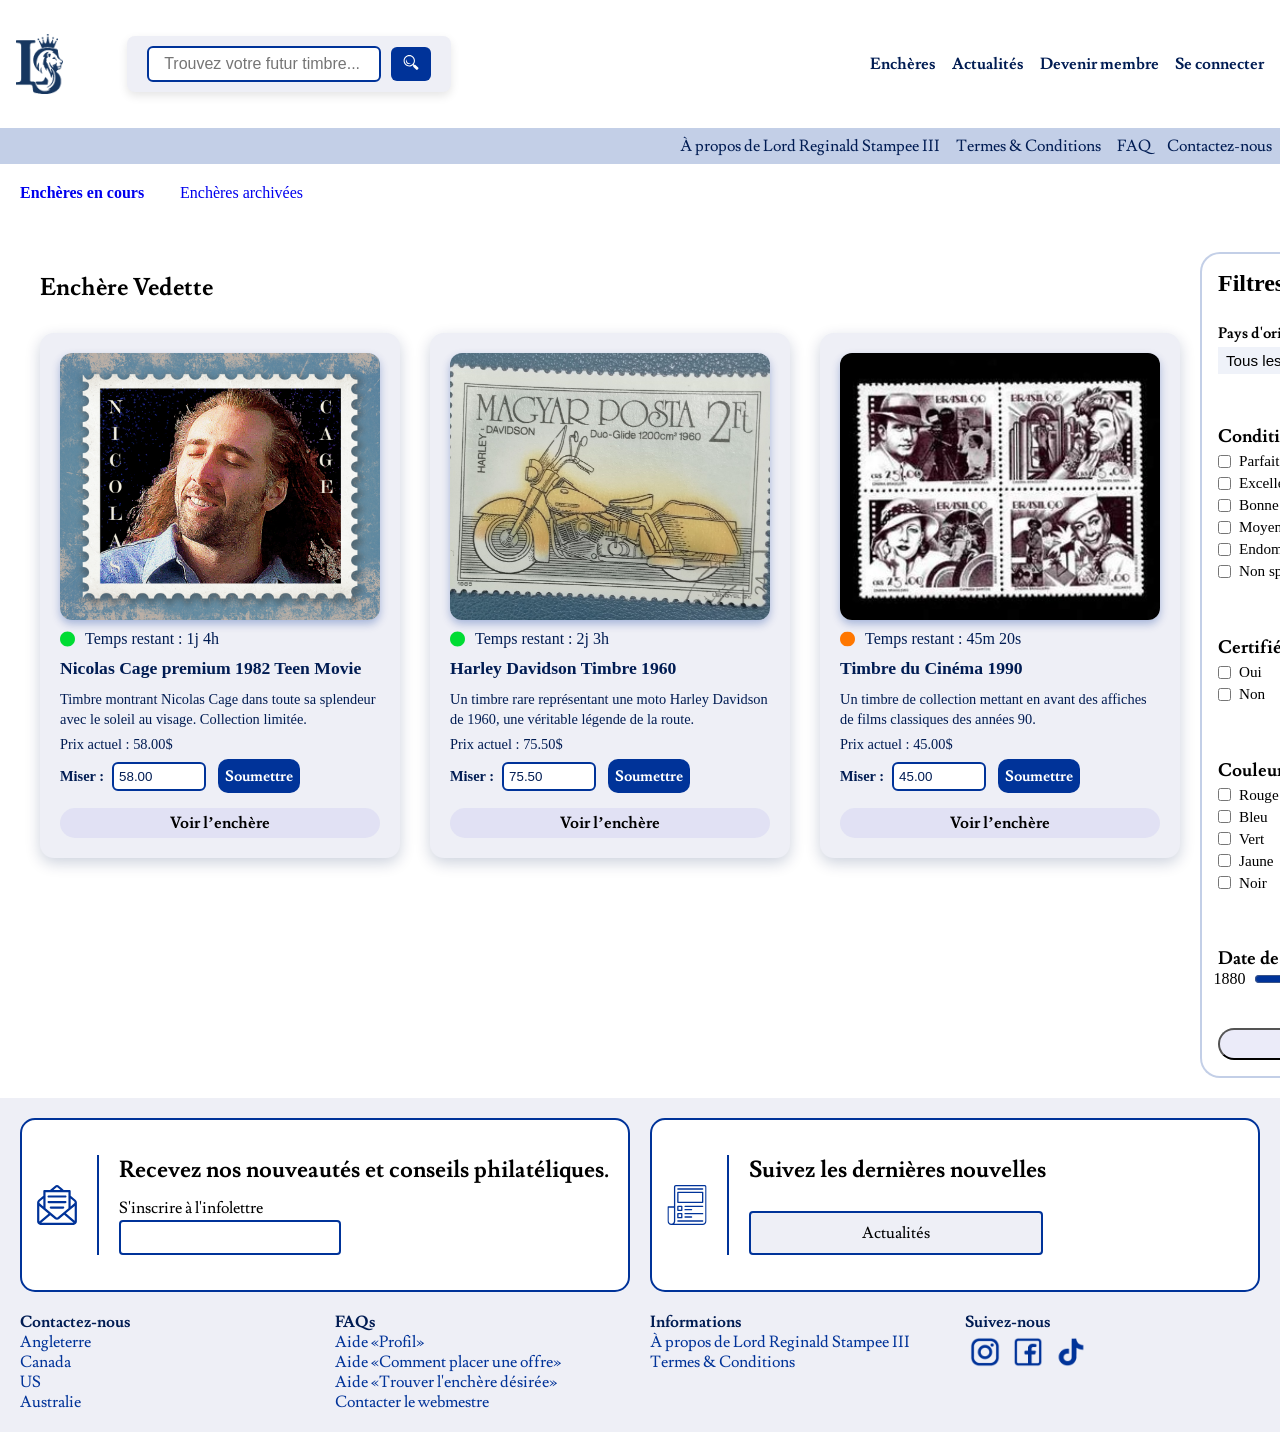
==== index.html @ 5c29fbb1 "rename catalogue to index" ====
<!DOCTYPE html>
<html lang="fr">
  <head>
    <meta charset="UTF-8" />
    <meta name="viewport" content="width=device-width, initial-scale=1.0" />
    <title>Lord Stampee</title>
    <link rel="stylesheet" href="style/main.css" />
    <script type="module" src="script/main.js"></script>
  </head>
  <body>
    <header>
      <nav class="navigation">
        <div class="navigation__top">
          <img src="images/logo-bleu.png" alt="Logo" class="navigation__logo" />

          <section class="navigation__recherche">
            <form action="recherche.html" method="get">
              <label for="recherche"></label>
              <input
                id="recherche"
                type="text"
                placeholder="Trouvez votre futur timbre..."
                name="query"
                class="navigation__recherche_input"
              />
              <button type="submit" class="navigation__recherche-bouton">
                <svg
                  xmlns="http://www.w3.org/2000/svg"
                  x="0px"
                  y="0px"
                  width="20"
                  height="15"
                  viewBox="0 0 26 26"
                  fill="white"
                >
                  <path
                    d="M 10 0.1875 C 4.578125 0.1875 0.1875 4.578125 0.1875 10 C 0.1875 15.421875 4.578125 19.8125 10 19.8125 C 12.289063 19.8125 14.394531 19.003906 16.0625 17.6875 L 16.9375 18.5625 C 16.570313 19.253906 16.699219 20.136719 17.28125 20.71875 L 21.875 25.34375 C 22.589844 26.058594 23.753906 26.058594 24.46875 25.34375 L 25.34375 24.46875 C 26.058594 23.753906 26.058594 22.589844 25.34375 21.875 L 20.71875 17.28125 C 20.132813 16.695313 19.253906 16.59375 18.5625 16.96875 L 17.6875 16.09375 C 19.011719 14.421875 19.8125 12.300781 19.8125 10 C 19.8125 4.578125 15.421875 0.1875 10 0.1875 Z M 10 2 C 14.417969 2 18 5.582031 18 10 C 18 14.417969 14.417969 18 10 18 C 5.582031 18 2 14.417969 2 10 C 2 5.582031 5.582031 2 10 2 Z M 4.9375 7.46875 C 4.421875 8.304688 4.125 9.289063 4.125 10.34375 C 4.125 13.371094 6.566406 15.8125 9.59375 15.8125 C 10.761719 15.8125 11.859375 15.433594 12.75 14.8125 C 12.511719 14.839844 12.246094 14.84375 12 14.84375 C 8.085938 14.84375 4.9375 11.695313 4.9375 7.78125 C 4.9375 7.675781 4.933594 7.574219 4.9375 7.46875 Z"
                  ></path>
                </svg>
              </button>
            </form>
          </section>

          <ul class="navigation__principal">
            <li class="navigation__element"><a href="">Enchères</a></li>
            <li class="navigation__element"><a href="">Actualités</a></li>
            <li class="navigation__element"><a href="">Devenir membre</a></li>
            <li class="navigation__element"><a href="">Se connecter</a></li>
          </ul>
        </div>

        <ul class="navigation__secondaire">
          <li class="navigation__element-secondaire">
            <a href="">À propos de Lord Reginald Stampee III</a>
          </li>
          <li class="navigation__element-secondaire">
            <a href="">Termes & Conditions</a>
          </li>
          <li class="navigation__element-secondaire"><a href="">FAQ</a></li>
          <li class="navigation__element-secondaire">
            <a href="">Contactez-nous</a>
          </li>
        </ul>
      </nav>
    </header>

    <section class="navigation-enchere">
      <nav class="navigation-enchere__bloc">
        <ul class="navigation-enchere__elements">
          <li class="navigation-enchere__element">
            <a href="#" class="lien-navigation actif">Enchères en cours</a>
          </li>
          <li class="navigation-enchere__element">
            <a href="#" class="lien-navigation">Enchères archivées</a>
          </li>
        </ul>
      </nav>
    </section>
    <div class="aside-class">
      <div class="aside-class__enchere">
        <section class="enchere-en-cours">
          <div class="bloc-enchere">
            <h2 class="bloc-enchere__titre">Enchère Vedette</h2>
            <div class="bloc-enchere__encheres">
              <article class="bloc-enchere__bloc">
                <img
                  src="images/timbres/Timbre-Nico.webp"
                  alt="Nicolas Cage Timbre 1982"
                  class="bloc-enchere__image"
                />
                <div class="bloc-enchere__temps-restant">
                  <img
                    src="images/signaleur/Signaleur-vert.svg"
                    width="15px"
                    alt="signal vert"
                  />
                  <p class="bloc-enchere__texte-temps">Temps restant : 1j 4h</p>
                </div>
                <h3 class="bloc-enchere__sous-titre">
                  Nicolas Cage premium 1982 Teen Movie
                </h3>
                <div class="bloc-enchere__textes">
                  <p class="bloc-enchere__texte">
                    Timbre montrant Nicolas Cage dans toute sa splendeur avec le
                    soleil au visage. Collection limitée.
                  </p>
                  <p class="bloc-enchere__texte">Prix actuel : 58.00$</p>
                  <div class="bloc-enchere__miser-bloc">
                    <span class="bloc-enchere__miser">
                      Miser :
                      <input
                        type="number"
                        min="58"
                        step="0.50"
                        value="58.00"
                        class="bloc-enchere__input"
                      />
                    </span>
                    <button type="button" class="bloc-enchere__submit-btn">
                      Soumettre
                    </button>
                  </div>
                </div>
                <a href="#" class="bloc-enchere__lien">Voir l’enchère</a>
              </article>

              <article class="bloc-enchere__bloc">
                <img
                  src="images/timbres/harleydavidson1960.jpg"
                  alt="Harley Davidson Timbre 1985"
                  class="bloc-enchere__image"
                />
                <div class="bloc-enchere__temps-restant">
                  <img
                    src="images/signaleur/Signaleur-vert.svg"
                    width="15px"
                    alt="signal vert"
                  />
                  <p class="bloc-enchere__texte-temps">Temps restant : 2j 3h</p>
                </div>
                <h3 class="bloc-enchere__sous-titre">
                  Harley Davidson Timbre 1960
                </h3>
                <div class="bloc-enchere__textes">
                  <p class="bloc-enchere__texte">
                    Un timbre rare représentant une moto Harley Davidson de
                    1960, une véritable légende de la route.
                  </p>
                  <p class="bloc-enchere__texte">Prix actuel : 75.50$</p>
                  <div class="bloc-enchere__miser-bloc">
                    <span class="bloc-enchere__miser">
                      Miser :
                      <input
                        type="number"
                        min="75.50"
                        step="0.50"
                        value="75.50"
                        class="bloc-enchere__input"
                      />
                    </span>
                    <button type="button" class="bloc-enchere__submit-btn">
                      Soumettre
                    </button>
                  </div>
                </div>
                <a href="#" class="bloc-enchere__lien">Voir l’enchère</a>
              </article>

              <article class="bloc-enchere__bloc">
                <img
                  src="images/timbres/timbrecinema-lot4.jpg"
                  alt="Timbre du Cinéma 1990"
                  class="bloc-enchere__image"
                />
                <div class="bloc-enchere__temps-restant">
                  <img
                    src="images/signaleur/signaleur-orange.svg"
                    width="15px"
                    alt="signal orange"
                  />
                  <p class="bloc-enchere__texte-temps">
                    Temps restant : 45m 20s
                  </p>
                </div>
                <h3 class="bloc-enchere__sous-titre">Timbre du Cinéma 1990</h3>
                <div class="bloc-enchere__textes">
                  <p class="bloc-enchere__texte">
                    Un timbre de collection mettant en avant des affiches de
                    films classiques des années 90.
                  </p>
                  <p class="bloc-enchere__texte">Prix actuel : 45.00$</p>
                  <div class="bloc-enchere__miser-bloc">
                    <span class="bloc-enchere__miser">
                      Miser :
                      <input
                        type="number"
                        min="45.00"
                        step="0.50"
                        value="45.00"
                        class="bloc-enchere__input"
                      />
                    </span>
                    <button type="button" class="bloc-enchere__submit-btn">
                      Soumettre
                    </button>
                  </div>
                </div>
                <a href="#" class="bloc-enchere__lien">Voir l’enchère</a>
              </article>
            </div>
          </div>
        </section>

        <section class="enchere-archivé">
          <div class="bloc-enchere">
            <h2 class="bloc-enchere__titre">Enchères archivées</h2>
            <div class="bloc-enchere__encheres">
              <article class="bloc-enchere__bloc">
                <img
                  src="images/timbres/timbrecinema-lot4.jpg"
                  alt="Timbre du Cinéma 1990"
                  class="bloc-enchere__image"
                />
                <div class="bloc-enchere__temps-restant">
                  <img
                    src="images/signaleur/signaleur-rouge.svg"
                    width="15px"
                    alt="signal rouge"
                  />
                  <p class="bloc-enchere__texte-temps">
                    Enchère terminé le 2 juin 2025
                  </p>
                </div>
                <h3 class="bloc-enchere__sous-titre">Timbre du Cinéma 1990</h3>
                <div class="bloc-enchere__textes">
                  <p class="bloc-enchere__texte">
                    Un timbre de collection mettant en avant des affiches de
                    films classiques des années 90.
                  </p>
                  <p class="bloc-enchere__texte">
                    Prix final de vente : 45.00$
                  </p>
                </div>
                <a href="#" class="bloc-enchere__lien">Voir l’enchère</a>
              </article>
            </div>
          </div>
        </section>
      </div>

      <section class="filtre">
        <div class="filtre__bloc">
          <h2>Filtres</h2>
          <form class="filtre__formulaire">
            <section class="filtre__section">
              <label for="pays" class="filtre__texte-gras"
                >Pays d'origine</label
              >
              <select id="pays" name="pays">
                <option value="all">Tous les pays</option>
                <option value="afrique">Afrique du Sud</option>
                <option value="allemagne">Allemagne</option>
                <option value="argentine">Argentine</option>
                <option value="belgique">Belgique</option>
                <option value="bresil">Brésil</option>
                <option value="canada">Canada</option>
                <option value="chine">Chine</option>
                <option value="espagne">Espagne</option>
                <option value="usa">États-Unis</option>
              </select>
            </section>

            <section class="filtre__section">
              <h3 class="filtre__texte-gras">Condition</h3>
              <label
                ><input type="checkbox" name="condition" value="parfaite" />
                Parfaite</label
              >
              <label
                ><input type="checkbox" name="condition" value="excellente" />
                Excellente</label
              >
              <label
                ><input type="checkbox" name="condition" value="bonne" />
                Bonne</label
              >
              <label
                ><input type="checkbox" name="condition" value="moyenne" />
                Moyenne</label
              >
              <label
                ><input type="checkbox" name="condition" value="endommage" />
                Endommagé</label
              >
              <label
                ><input type="checkbox" name="condition" value="non-specifie" />
                Non spécifié</label
              >
            </section>

            <section class="filtre__section">
              <h3 class="filtre__texte-gras">Certifié ?</h3>
              <label
                ><input type="checkbox" name="certifie" value="oui" />
                Oui</label
              >
              <label
                ><input type="checkbox" name="certifie" value="non" />
                Non</label
              >
            </section>

            <section class="filtre__section">
              <h3 class="filtre__texte-gras">Couleur(s)</h3>
              <label
                ><input type="checkbox" name="couleur" value="rouge" />
                Rouge</label
              >
              <label
                ><input type="checkbox" name="couleur" value="bleu" />
                Bleu</label
              >
              <label
                ><input type="checkbox" name="couleur" value="vert" />
                Vert</label
              >
              <label
                ><input type="checkbox" name="couleur" value="jaune" />
                Jaune</label
              >
              <label
                ><input type="checkbox" name="couleur" value="noir" />
                Noir</label
              >
            </section>

            <section class="filtre__section">
              <h3 class="filtre__texte-gras">Date de création</h3>
              <div class="filtre__bloc-annee">
                <div class="filtre__annee-creation">
                  <span>1880</span>
                  <input
                    type="range"
                    min="1880"
                    max="2025"
                    value="2015"
                    id="dateCreation"
                  />
                  <span>2025</span>
                </div>
                <p id="valeur-annee">2015</p>
              </div>
            </section>
          </form>
          <button class="filtre__bouton">Recherchez</button>
        </div>
      </section>
    </div>

    <footer class="piedpage">
      <section class="piedpage__bloc">
        <div class="piedpage__infolettre">
          <img src="images/email.svg" alt="Icon Lettre" />
          <div class="piedpage__infolettre-contenu">
            <h3 class="piedpage__infolettre-titre">
              Recevez nos nouveautés et conseils philatéliques.
            </h3>
            <label for="infolettre-email">S'inscrire à l'infolettre</label>
            <input id="infolettre-email" type="text" />
          </div>
        </div>
        <div class="piedpage__actualite">
          <img src="images/news-paper.svg" alt="Icon Lettre" />
          <div class="piedpage__actualite-contenu">
            <h3 class="piedpage__actualite-titre">
              Suivez les dernières nouvelles
            </h3>
            <a href="" class="piedpage__actualite-bouton">Actualités</a>
          </div>
        </div>
      </section>

      <nav class="piedpage__navigation">
        <ul class="piedpage__elements-navigation">
          <li class="piedpage__element-titre"><a href="">Contactez-nous</a></li>
          <li class="piedpage__element"><a href="">Angleterre</a></li>
          <li class="piedpage__element"><a href="">Canada</a></li>
          <li class="piedpage__element"><a href="">US</a></li>
          <li class="piedpage__element"><a href="">Australie</a></li>
        </ul>
        <ul class="piedpage__elements-navigation">
          <li class="piedpage__element-titre"><a href="">FAQs</a></li>
          <li class="piedpage__element"><a href="">Aide «Profil»</a></li>
          <li class="piedpage__element">
            <a href="">Aide «Comment placer une offre»</a>
          </li>
          <li class="piedpage__element">
            <a href="">Aide «Trouver l'enchère désirée»</a>
          </li>
          <li class="piedpage__element">
            <a href="">Contacter le webmestre</a>
          </li>
        </ul>
        <ul class="piedpage__elements-navigation">
          <li class="piedpage__element-titre"><a href="">Informations</a></li>
          <li class="piedpage__element">
            <a href="">À propos de Lord Reginald Stampee III</a>
          </li>
          <li class="piedpage__element"><a href="">Termes & Conditions</a></li>
        </ul>
        <div class="piedpage__elements-navigation">
          <p class="piedpage__element-titre">Suivez-nous</p>
          <a href="#"
            ><img
              src="images/icons/instagram.png"
              alt="Instagram logo"
              class="piedpage__element-icon"
          /></a>

          <a href="#"
            ><img
              src="images/icons/facebook.png"
              alt="Facebook logo"
              class="piedpage__element-icon"
          /></a>

          <a href="#"
            ><img
              src="images/icons/tiktok.png"
              alt="TikTok logo"
              class="piedpage__element-icon"
          /></a>
        </div>
      </nav>
    </footer>
  </body>
</html>
---- style/main.css ----
/* Utilisé avec le javascript */
@import "base/enchere.css";

/* Composant */
@import "composant/navigation-enchere.css";
@import "composant/bloc-enchere.css";
@import "composant/filtre.css";

/* Layout */
@import "layout/aside-class.css";
@import "layout/piedpage.css";
@import "layout/general.css";
@import "layout/navigation.css";

/* Font et variable */
@import url("https://fonts.googleapis.com/css2?family=Lusitana:wght@400;700&display=swap");
@import "variable/variable.css";
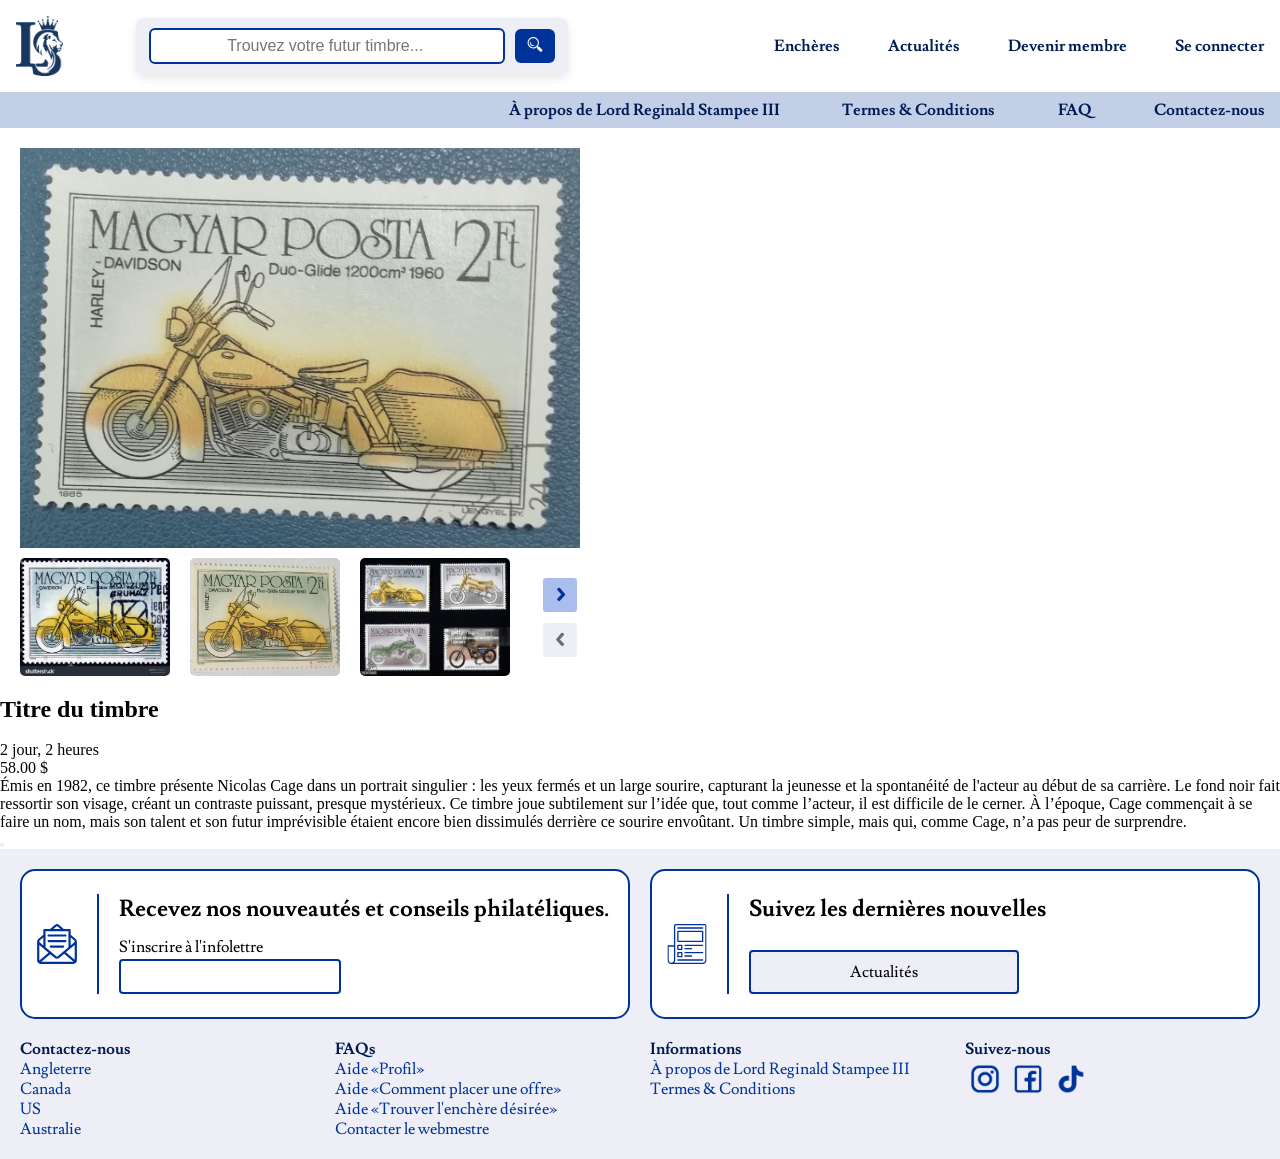
==== commit 97749f41: "Début affichage d'un seul timbre" ====
--- a/index.html
+++ b/index.html
@@ -3,9 +3,9 @@
   <head>
     <meta charset="UTF-8" />
     <meta name="viewport" content="width=device-width, initial-scale=1.0" />
-    <title>Lord Stampee</title>
+    <title>Lord Stampee - Timbre : Harley Davidson 1960...</title>
     <link rel="stylesheet" href="style/main.css" />
-    <script type="module" src="script/main.js"></script>
+    <script type="module" src="script/page-timbre.js"></script>
   </head>
   <body>
     <header>
@@ -42,7 +42,9 @@
           </section>
 
           <ul class="navigation__principal">
-            <li class="navigation__element"><a href="">Enchères</a></li>
+            <li class="navigation__element">
+              <a href="catalogue.html">Enchères</a>
+            </li>
             <li class="navigation__element"><a href="">Actualités</a></li>
             <li class="navigation__element"><a href="">Devenir membre</a></li>
             <li class="navigation__element"><a href="">Se connecter</a></li>
@@ -64,298 +66,72 @@
       </nav>
     </header>
 
-    <section class="navigation-enchere">
-      <nav class="navigation-enchere__bloc">
-        <ul class="navigation-enchere__elements">
-          <li class="navigation-enchere__element">
-            <a href="#" class="lien-navigation actif">Enchères en cours</a>
-          </li>
-          <li class="navigation-enchere__element">
-            <a href="#" class="lien-navigation">Enchères archivées</a>
-          </li>
-        </ul>
-      </nav>
+    <section class="presentation-timbre__images">
+      <div class="presentation-timbre__image-principal">
+        <img
+          id="myimage"
+          src="images/timbres/harleydavidson/harleydavidson1960.jpg"
+          width="600"
+          height="400"
+          alt="Main Image"
+        />
+      </div>
+      <div class="presentation-timbre__sous-images">
+        <img
+          src="images/timbres/harleydavidson/harleydavidson1960-1.jpg"
+          alt="Harley Davidson Image 1"
+          class="presentation-timbre__image-secondaire"
+        />
+        <img
+          src="images/timbres/harleydavidson/harleydavidson1960-2.jpg"
+          alt="Harley Davidson Image 2"
+          class="presentation-timbre__image-secondaire"
+        />
+        <img
+          src="images/timbres/harleydavidson/harleydavidson1960-collection.jpg"
+          alt="Harley Davidson Collection"
+          class="presentation-timbre__image-secondaire"
+        />
+        <!-- Navigation arrows placed next to the images -->
+        <div class="presentation-timbre__navigation">
+          <div class="presentation-timbre__navigation-button button--next">
+            &gt;
+          </div>
+          <div class="presentation-timbre__navigation-button button--prev">
+            &lt;
+          </div>
+        </div>
+      </div>
     </section>
-    <div class="aside-class">
-      <div class="aside-class__enchere">
-        <section class="enchere-en-cours">
-          <div class="bloc-enchere">
-            <h2 class="bloc-enchere__titre">Enchère Vedette</h2>
-            <div class="bloc-enchere__encheres">
-              <article class="bloc-enchere__bloc">
-                <img
-                  src="images/timbres/Timbre-Nico.webp"
-                  alt="Nicolas Cage Timbre 1982"
-                  class="bloc-enchere__image"
-                />
-                <div class="bloc-enchere__temps-restant">
-                  <img
-                    src="images/signaleur/Signaleur-vert.svg"
-                    width="15px"
-                    alt="signal vert"
-                  />
-                  <p class="bloc-enchere__texte-temps">Temps restant : 1j 4h</p>
-                </div>
-                <h3 class="bloc-enchere__sous-titre">
-                  Nicolas Cage premium 1982 Teen Movie
-                </h3>
-                <div class="bloc-enchere__textes">
-                  <p class="bloc-enchere__texte">
-                    Timbre montrant Nicolas Cage dans toute sa splendeur avec le
-                    soleil au visage. Collection limitée.
-                  </p>
-                  <p class="bloc-enchere__texte">Prix actuel : 58.00$</p>
-                  <div class="bloc-enchere__miser-bloc">
-                    <span class="bloc-enchere__miser">
-                      Miser :
-                      <input
-                        type="number"
-                        min="58"
-                        step="0.50"
-                        value="58.00"
-                        class="bloc-enchere__input"
-                      />
-                    </span>
-                    <button type="button" class="bloc-enchere__submit-btn">
-                      Soumettre
-                    </button>
-                  </div>
-                </div>
-                <a href="#" class="bloc-enchere__lien">Voir l’enchère</a>
-              </article>
-
-              <article class="bloc-enchere__bloc">
-                <img
-                  src="images/timbres/harleydavidson1960.jpg"
-                  alt="Harley Davidson Timbre 1985"
-                  class="bloc-enchere__image"
-                />
-                <div class="bloc-enchere__temps-restant">
-                  <img
-                    src="images/signaleur/Signaleur-vert.svg"
-                    width="15px"
-                    alt="signal vert"
-                  />
-                  <p class="bloc-enchere__texte-temps">Temps restant : 2j 3h</p>
-                </div>
-                <h3 class="bloc-enchere__sous-titre">
-                  Harley Davidson Timbre 1960
-                </h3>
-                <div class="bloc-enchere__textes">
-                  <p class="bloc-enchere__texte">
-                    Un timbre rare représentant une moto Harley Davidson de
-                    1960, une véritable légende de la route.
-                  </p>
-                  <p class="bloc-enchere__texte">Prix actuel : 75.50$</p>
-                  <div class="bloc-enchere__miser-bloc">
-                    <span class="bloc-enchere__miser">
-                      Miser :
-                      <input
-                        type="number"
-                        min="75.50"
-                        step="0.50"
-                        value="75.50"
-                        class="bloc-enchere__input"
-                      />
-                    </span>
-                    <button type="button" class="bloc-enchere__submit-btn">
-                      Soumettre
-                    </button>
-                  </div>
-                </div>
-                <a href="#" class="bloc-enchere__lien">Voir l’enchère</a>
-              </article>
-
-              <article class="bloc-enchere__bloc">
-                <img
-                  src="images/timbres/timbrecinema-lot4.jpg"
-                  alt="Timbre du Cinéma 1990"
-                  class="bloc-enchere__image"
-                />
-                <div class="bloc-enchere__temps-restant">
-                  <img
-                    src="images/signaleur/signaleur-orange.svg"
-                    width="15px"
-                    alt="signal orange"
-                  />
-                  <p class="bloc-enchere__texte-temps">
-                    Temps restant : 45m 20s
-                  </p>
-                </div>
-                <h3 class="bloc-enchere__sous-titre">Timbre du Cinéma 1990</h3>
-                <div class="bloc-enchere__textes">
-                  <p class="bloc-enchere__texte">
-                    Un timbre de collection mettant en avant des affiches de
-                    films classiques des années 90.
-                  </p>
-                  <p class="bloc-enchere__texte">Prix actuel : 45.00$</p>
-                  <div class="bloc-enchere__miser-bloc">
-                    <span class="bloc-enchere__miser">
-                      Miser :
-                      <input
-                        type="number"
-                        min="45.00"
-                        step="0.50"
-                        value="45.00"
-                        class="bloc-enchere__input"
-                      />
-                    </span>
-                    <button type="button" class="bloc-enchere__submit-btn">
-                      Soumettre
-                    </button>
-                  </div>
-                </div>
-                <a href="#" class="bloc-enchere__lien">Voir l’enchère</a>
-              </article>
-            </div>
-          </div>
-        </section>
-
-        <section class="enchere-archivé">
-          <div class="bloc-enchere">
-            <h2 class="bloc-enchere__titre">Enchères archivées</h2>
-            <div class="bloc-enchere__encheres">
-              <article class="bloc-enchere__bloc">
-                <img
-                  src="images/timbres/timbrecinema-lot4.jpg"
-                  alt="Timbre du Cinéma 1990"
-                  class="bloc-enchere__image"
-                />
-                <div class="bloc-enchere__temps-restant">
-                  <img
-                    src="images/signaleur/signaleur-rouge.svg"
-                    width="15px"
-                    alt="signal rouge"
-                  />
-                  <p class="bloc-enchere__texte-temps">
-                    Enchère terminé le 2 juin 2025
-                  </p>
-                </div>
-                <h3 class="bloc-enchere__sous-titre">Timbre du Cinéma 1990</h3>
-                <div class="bloc-enchere__textes">
-                  <p class="bloc-enchere__texte">
-                    Un timbre de collection mettant en avant des affiches de
-                    films classiques des années 90.
-                  </p>
-                  <p class="bloc-enchere__texte">
-                    Prix final de vente : 45.00$
-                  </p>
-                </div>
-                <a href="#" class="bloc-enchere__lien">Voir l’enchère</a>
-              </article>
-            </div>
-          </div>
-        </section>
-      </div>
-
-      <section class="filtre">
-        <div class="filtre__bloc">
-          <h2>Filtres</h2>
-          <form class="filtre__formulaire">
-            <section class="filtre__section">
-              <label for="pays" class="filtre__texte-gras"
-                >Pays d'origine</label
-              >
-              <select id="pays" name="pays">
-                <option value="all">Tous les pays</option>
-                <option value="afrique">Afrique du Sud</option>
-                <option value="allemagne">Allemagne</option>
-                <option value="argentine">Argentine</option>
-                <option value="belgique">Belgique</option>
-                <option value="bresil">Brésil</option>
-                <option value="canada">Canada</option>
-                <option value="chine">Chine</option>
-                <option value="espagne">Espagne</option>
-                <option value="usa">États-Unis</option>
-              </select>
-            </section>
-
-            <section class="filtre__section">
-              <h3 class="filtre__texte-gras">Condition</h3>
-              <label
-                ><input type="checkbox" name="condition" value="parfaite" />
-                Parfaite</label
-              >
-              <label
-                ><input type="checkbox" name="condition" value="excellente" />
-                Excellente</label
-              >
-              <label
-                ><input type="checkbox" name="condition" value="bonne" />
-                Bonne</label
-              >
-              <label
-                ><input type="checkbox" name="condition" value="moyenne" />
-                Moyenne</label
-              >
-              <label
-                ><input type="checkbox" name="condition" value="endommage" />
-                Endommagé</label
-              >
-              <label
-                ><input type="checkbox" name="condition" value="non-specifie" />
-                Non spécifié</label
-              >
-            </section>
-
-            <section class="filtre__section">
-              <h3 class="filtre__texte-gras">Certifié ?</h3>
-              <label
-                ><input type="checkbox" name="certifie" value="oui" />
-                Oui</label
-              >
-              <label
-                ><input type="checkbox" name="certifie" value="non" />
-                Non</label
-              >
-            </section>
-
-            <section class="filtre__section">
-              <h3 class="filtre__texte-gras">Couleur(s)</h3>
-              <label
-                ><input type="checkbox" name="couleur" value="rouge" />
-                Rouge</label
-              >
-              <label
-                ><input type="checkbox" name="couleur" value="bleu" />
-                Bleu</label
-              >
-              <label
-                ><input type="checkbox" name="couleur" value="vert" />
-                Vert</label
-              >
-              <label
-                ><input type="checkbox" name="couleur" value="jaune" />
-                Jaune</label
-              >
-              <label
-                ><input type="checkbox" name="couleur" value="noir" />
-                Noir</label
-              >
-            </section>
-
-            <section class="filtre__section">
-              <h3 class="filtre__texte-gras">Date de création</h3>
-              <div class="filtre__bloc-annee">
-                <div class="filtre__annee-creation">
-                  <span>1880</span>
-                  <input
-                    type="range"
-                    min="1880"
-                    max="2025"
-                    value="2015"
-                    id="dateCreation"
-                  />
-                  <span>2025</span>
-                </div>
-                <p id="valeur-annee">2015</p>
-              </div>
-            </section>
-          </form>
-          <button class="filtre__bouton">Recherchez</button>
-        </div>
-      </section>
-    </div>
+
+    <article class="description-general">
+      <h2 class="description-general__titre">Titre du timbre</h2>
+      <div class="enchere-temps-prix">
+        <div class="enchere-temps-prix__temps">
+          <img src="" alt="" class="enchere-temps-prix__image" />
+          <p class="enchere-temps-chrono">2 jour, 2 heures</p>
+        </div>
+        <p class="enchere-temps-prix__prix">58.00 $</p>
+      </div>
+      <p class="description-general__description">
+        Émis en 1982, ce timbre présente Nicolas Cage dans un portrait singulier
+        : les yeux fermés et un large sourire, capturant la jeunesse et la
+        spontanéité de l'acteur au début de sa carrière. Le fond noir fait
+        ressortir son visage, créant un contraste puissant, presque mystérieux.
+        Ce timbre joue subtilement sur l’idée que, tout comme l’acteur, il est
+        difficile de le cerner. À l’époque, Cage commençait à se faire un nom,
+        mais son talent et son futur imprévisible étaient encore bien dissimulés
+        derrière ce sourire envoûtant. Un timbre simple, mais qui, comme Cage,
+        n’a pas peur de surprendre.
+      </p>
+      <div class="miser">
+        <p class="miser__texte"></p>
+
+        <button class="miser__confirmer"></button>
+      </div>
+    </article>
+
+    <article class="description-timbre"></article>
 
     <footer class="piedpage">
       <section class="piedpage__bloc">
--- a/style/main.css
+++ b/style/main.css
@@ -1,10 +1,15 @@
-/* Utilisé avec le javascript */
-@import "base/enchere.css";
+/* Base */
+@import "base/button.css";
 
 /* Composant */
 @import "composant/navigation-enchere.css";
 @import "composant/bloc-enchere.css";
 @import "composant/filtre.css";
+@import "composant/presentation-timbre.css";
+
+/* Composant utilisé avec le javascript */
+@import "composant/enchere.css";
+@import "composant/img-magnifier-glass.css";
 
 /* Layout */
 @import "layout/aside-class.css";
@@ -14,4 +19,5 @@
 
 /* Font et variable */
 @import url("https://fonts.googleapis.com/css2?family=Lusitana:wght@400;700&display=swap");
+@import url("https://fonts.googleapis.com/css2?family=Lilita+One&display=swap");
 @import "variable/variable.css";
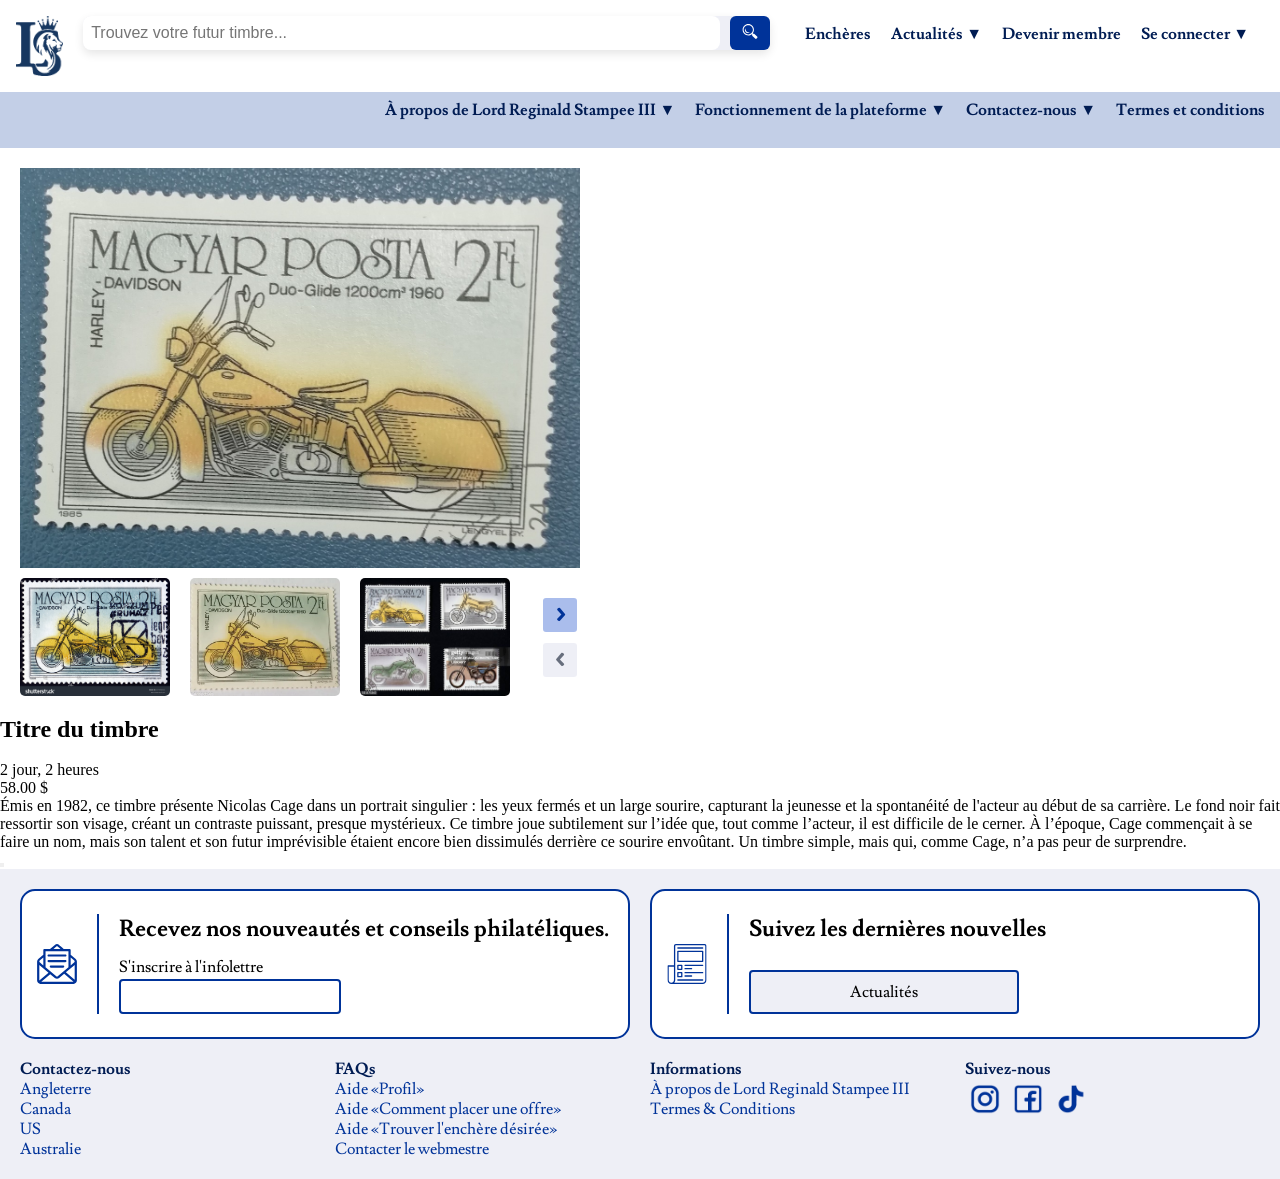
==== commit 01580086: "Modification navigation (pas terminé)" ====
--- a/index.html
+++ b/index.html
@@ -12,55 +12,124 @@
       <nav class="navigation">
         <div class="navigation__top">
           <img src="images/logo-bleu.png" alt="Logo" class="navigation__logo" />
-
-          <section class="navigation__recherche">
-            <form action="recherche.html" method="get">
-              <label for="recherche"></label>
-              <input
-                id="recherche"
-                type="text"
-                placeholder="Trouvez votre futur timbre..."
-                name="query"
-                class="navigation__recherche_input"
-              />
-              <button type="submit" class="navigation__recherche-bouton">
-                <svg
-                  xmlns="http://www.w3.org/2000/svg"
-                  x="0px"
-                  y="0px"
-                  width="20"
-                  height="15"
-                  viewBox="0 0 26 26"
-                  fill="white"
-                >
-                  <path
-                    d="M 10 0.1875 C 4.578125 0.1875 0.1875 4.578125 0.1875 10 C 0.1875 15.421875 4.578125 19.8125 10 19.8125 C 12.289063 19.8125 14.394531 19.003906 16.0625 17.6875 L 16.9375 18.5625 C 16.570313 19.253906 16.699219 20.136719 17.28125 20.71875 L 21.875 25.34375 C 22.589844 26.058594 23.753906 26.058594 24.46875 25.34375 L 25.34375 24.46875 C 26.058594 23.753906 26.058594 22.589844 25.34375 21.875 L 20.71875 17.28125 C 20.132813 16.695313 19.253906 16.59375 18.5625 16.96875 L 17.6875 16.09375 C 19.011719 14.421875 19.8125 12.300781 19.8125 10 C 19.8125 4.578125 15.421875 0.1875 10 0.1875 Z M 10 2 C 14.417969 2 18 5.582031 18 10 C 18 14.417969 14.417969 18 10 18 C 5.582031 18 2 14.417969 2 10 C 2 5.582031 5.582031 2 10 2 Z M 4.9375 7.46875 C 4.421875 8.304688 4.125 9.289063 4.125 10.34375 C 4.125 13.371094 6.566406 15.8125 9.59375 15.8125 C 10.761719 15.8125 11.859375 15.433594 12.75 14.8125 C 12.511719 14.839844 12.246094 14.84375 12 14.84375 C 8.085938 14.84375 4.9375 11.695313 4.9375 7.78125 C 4.9375 7.675781 4.933594 7.574219 4.9375 7.46875 Z"
-                  ></path>
-                </svg>
-              </button>
-            </form>
-          </section>
-
-          <ul class="navigation__principal">
-            <li class="navigation__element">
-              <a href="catalogue.html">Enchères</a>
-            </li>
-            <li class="navigation__element"><a href="">Actualités</a></li>
-            <li class="navigation__element"><a href="">Devenir membre</a></li>
-            <li class="navigation__element"><a href="">Se connecter</a></li>
-          </ul>
-        </div>
-
+          <div class="navigation__elements">
+            <section class="navigation__recherche">
+              <form action="recherche.html" method="get">
+                <label for="recherche"></label>
+                <input
+                  id="recherche"
+                  type="text"
+                  placeholder="Trouvez votre futur timbre..."
+                  name="query"
+                  class="navigation__recherche_input"
+                />
+                <button type="submit" class="navigation__recherche-bouton">
+                  <svg
+                    xmlns="http://www.w3.org/2000/svg"
+                    x="0px"
+                    y="0px"
+                    width="20"
+                    height="15"
+                    viewBox="0 0 26 26"
+                    fill="white"
+                  >
+                    <path
+                      d="M 10 0.1875 C 4.578125 0.1875 0.1875 4.578125 0.1875 10 C 0.1875 15.421875 4.578125 19.8125 10 19.8125 C 12.289063 19.8125 14.394531 19.003906 16.0625 17.6875 L 16.9375 18.5625 C 16.570313 19.253906 16.699219 20.136719 17.28125 20.71875 L 21.875 25.34375 C 22.589844 26.058594 23.753906 26.058594 24.46875 25.34375 L 25.34375 24.46875 C 26.058594 23.753906 26.058594 22.589844 25.34375 21.875 L 20.71875 17.28125 C 20.132813 16.695313 19.253906 16.59375 18.5625 16.96875 L 17.6875 16.09375 C 19.011719 14.421875 19.8125 12.300781 19.8125 10 C 19.8125 4.578125 15.421875 0.1875 10 0.1875 Z M 10 2 C 14.417969 2 18 5.582031 18 10 C 18 14.417969 14.417969 18 10 18 C 5.582031 18 2 14.417969 2 10 C 2 5.582031 5.582031 2 10 2 Z M 4.9375 7.46875 C 4.421875 8.304688 4.125 9.289063 4.125 10.34375 C 4.125 13.371094 6.566406 15.8125 9.59375 15.8125 C 10.761719 15.8125 11.859375 15.433594 12.75 14.8125 C 12.511719 14.839844 12.246094 14.84375 12 14.84375 C 8.085938 14.84375 4.9375 11.695313 4.9375 7.78125 C 4.9375 7.675781 4.933594 7.574219 4.9375 7.46875 Z"
+                    ></path>
+                  </svg>
+                </button>
+              </form>
+            </section>
+            <ul class="navigation__principal">
+              <li class="navigation__element">
+                <a href="catalogue.html">Enchères</a>
+              </li>
+              <li
+                class="navigation__element navigation__element--has-subcategories"
+              >
+                <a href="#">Actualités</a>
+                <ul class="navigation__subcategories">
+                  <li class="navigation__subcategory">
+                    <a href="#">Timbres</a>
+                  </li>
+                  <li class="navigation__subcategory">
+                    <a href="#">Enchères</a>
+                  </li>
+                  <li class="navigation__subcategory">
+                    <a href="#">Bridge</a>
+                  </li>
+                </ul>
+              </li>
+              <li class="navigation__element">
+                <a href="#">Devenir membre</a>
+              </li>
+              <li
+                class="navigation__element navigation__element--has-subcategories"
+              >
+                <a href="#">Se connecter</a>
+                <ul class="navigation__subcategories">
+                  <li class="navigation__subcategory">
+                    <a href="#">Votre profil</a>
+                  </li>
+                </ul>
+              </li>
+            </ul>
+          </div>
+        </div>
         <ul class="navigation__secondaire">
-          <li class="navigation__element-secondaire">
-            <a href="">À propos de Lord Reginald Stampee III</a>
-          </li>
-          <li class="navigation__element-secondaire">
-            <a href="">Termes & Conditions</a>
-          </li>
-          <li class="navigation__element-secondaire"><a href="">FAQ</a></li>
-          <li class="navigation__element-secondaire">
-            <a href="">Contactez-nous</a>
+          <li
+            class="navigation__element navigation__element--has-subcategories"
+          >
+            <a href="#">À propos de Lord Reginald Stampee III</a>
+            <ul class="navigation__subcategories">
+              <li class="navigation__subcategory">
+                <a href="#">La philatélie, c’est la vie.</a>
+              </li>
+              <li class="navigation__subcategory">
+                <a href="#">Biographie du Lord</a>
+              </li>
+              <li class="navigation__subcategory">
+                <a href="#">Historique familial</a>
+              </li>
+            </ul>
+          </li>
+          <li
+            class="navigation__element navigation__element--has-subcategories"
+          >
+            <a href="#">Fonctionnement de la plateforme </a>
+            <ul class="navigation__subcategories">
+              <li class="navigation__subcategory">
+                <a href="#">Aide « Profil »</a>
+              </li>
+              <li class="navigation__subcategory">
+                <a href="#">Aide « Comment placer une offre »</a>
+              </li>
+              <li class="navigation__subcategory">
+                <a href="#">Aide « Suivre une enchère »</a>
+              </li>
+              <li class="navigation__subcategory">
+                <a href="#">Aide « Trouver l’enchère désirée »</a>
+              </li>
+              <li class="navigation__subcategory">
+                <a href="#">Contacter le webmestre</a>
+              </li>
+            </ul>
+          </li>
+          <li
+            class="navigation__element navigation__element--has-subcategories"
+          >
+            <a href="#">Contactez-nous</a>
+            <ul class="navigation__subcategories">
+              <li class="navigation__subcategory">
+                <a href="#">Angleterre</a>
+              </li>
+              <li class="navigation__subcategory"><a href="#">Canada</a></li>
+              <li class="navigation__subcategory"><a href="#">US</a></li>
+              <li class="navigation__subcategory"><a href="#">Australie</a></li>
+            </ul>
+          </li>
+          <li class="navigation__element">
+            <a href="#">Termes et conditions</a>
           </li>
         </ul>
       </nav>
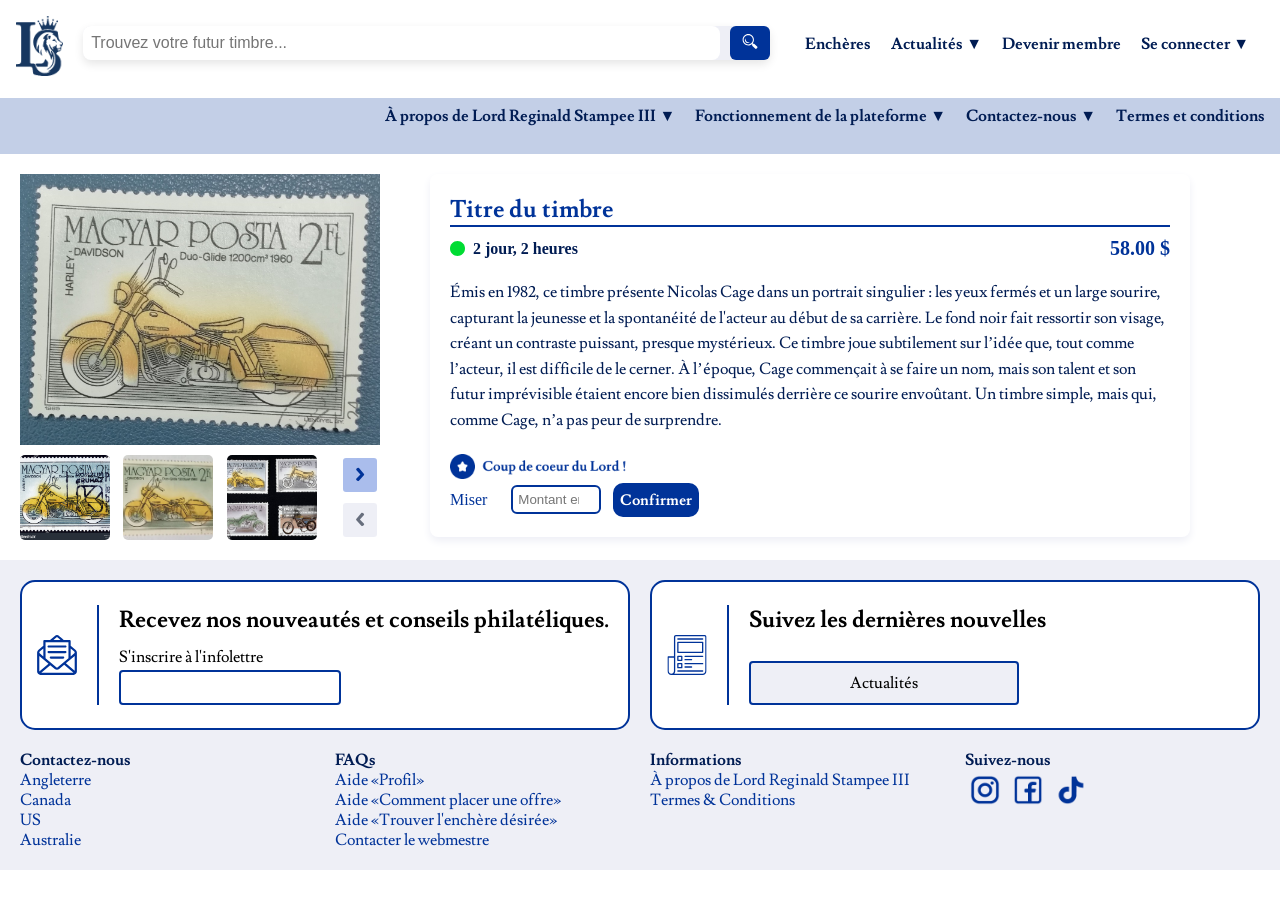
==== commit 2b07f237: "Ajout premiere description et modification readme" ====
--- a/index.html
+++ b/index.html
@@ -135,72 +135,96 @@
       </nav>
     </header>
 
-    <section class="presentation-timbre__images">
-      <div class="presentation-timbre__image-principal">
-        <img
-          id="myimage"
-          src="images/timbres/harleydavidson/harleydavidson1960.jpg"
-          width="600"
-          height="400"
-          alt="Main Image"
-        />
-      </div>
-      <div class="presentation-timbre__sous-images">
-        <img
-          src="images/timbres/harleydavidson/harleydavidson1960-1.jpg"
-          alt="Harley Davidson Image 1"
-          class="presentation-timbre__image-secondaire"
-        />
-        <img
-          src="images/timbres/harleydavidson/harleydavidson1960-2.jpg"
-          alt="Harley Davidson Image 2"
-          class="presentation-timbre__image-secondaire"
-        />
-        <img
-          src="images/timbres/harleydavidson/harleydavidson1960-collection.jpg"
-          alt="Harley Davidson Collection"
-          class="presentation-timbre__image-secondaire"
-        />
-        <!-- Navigation arrows placed next to the images -->
-        <div class="presentation-timbre__navigation">
-          <div class="presentation-timbre__navigation-button button--next">
-            &gt;
-          </div>
-          <div class="presentation-timbre__navigation-button button--prev">
-            &lt;
-          </div>
-        </div>
+    <section class="presentation-timbre">
+      <div class="presentation-timbre__content">
+        <div class="presentation-timbre__images">
+          <div class="presentation-timbre__image-principal-section">
+            <img
+              id="myimage"
+              class="presentation-timbre__image-principal"
+              src="images/timbres/harleydavidson/harleydavidson1960.jpg"
+              alt="Main Image"
+            />
+          </div>
+          <div class="presentation-timbre__sous-images">
+            <img
+              src="images/timbres/harleydavidson/harleydavidson1960-1.jpg"
+              alt="Harley Davidson Image 1"
+              class="presentation-timbre__image-secondaire"
+            />
+            <img
+              src="images/timbres/harleydavidson/harleydavidson1960-2.jpg"
+              alt="Harley Davidson Image 2"
+              class="presentation-timbre__image-secondaire"
+            />
+            <img
+              src="images/timbres/harleydavidson/harleydavidson1960-collection.jpg"
+              alt="Harley Davidson Collection"
+              class="presentation-timbre__image-secondaire"
+            />
+            <div class="presentation-timbre__navigation">
+              <div class="presentation-timbre__navigation-button button--next">
+                &gt;
+              </div>
+              <div class="presentation-timbre__navigation-button button--prev">
+                &lt;
+              </div>
+            </div>
+          </div>
+        </div>
+
+        <section>
+          <article class="description-general">
+            <div class="description-general__boite">
+              <h2 class="description-general__titre">Titre du timbre</h2>
+              <div class="description-general__elements">
+                <div class="description-general__prix__temps">
+                  <img
+                    src="images/signaleur/Signaleur-vert.svg"
+                    alt="Signaleur-vert"
+                    class="description-general__signaleur"
+                  />
+                  <p class="description-general__chrono">2 jour, 2 heures</p>
+                </div>
+                <p class="description-general__prix">58.00 $</p>
+              </div>
+              <p class="description-general__description">
+                Émis en 1982, ce timbre présente Nicolas Cage dans un portrait
+                singulier : les yeux fermés et un large sourire, capturant la
+                jeunesse et la spontanéité de l'acteur au début de sa carrière.
+                Le fond noir fait ressortir son visage, créant un contraste
+                puissant, presque mystérieux. Ce timbre joue subtilement sur
+                l’idée que, tout comme l’acteur, il est difficile de le cerner.
+                À l’époque, Cage commençait à se faire un nom, mais son talent
+                et son futur imprévisible étaient encore bien dissimulés
+                derrière ce sourire envoûtant. Un timbre simple, mais qui, comme
+                Cage, n’a pas peur de surprendre.
+              </p>
+              <img
+                class="description-general__coupcoeur"
+                src="images/coupdecoeur.png"
+                alt=""
+              />
+              <div class="miser">
+                <p class="miser__texte">Miser</p>
+                <label for="montant" class="visually-hidden"></label>
+                <input
+                  type="number"
+                  id="montant"
+                  name="montant"
+                  class="miser__input"
+                  min="0"
+                  step="0.01"
+                  placeholder="Montant en $"
+                />
+                <button class="miser__confirmer">Confirmer</button>
+              </div>
+            </div>
+          </article>
+          <article class="description-timbre"></article>
+        </section>
       </div>
     </section>
-
-    <article class="description-general">
-      <h2 class="description-general__titre">Titre du timbre</h2>
-      <div class="enchere-temps-prix">
-        <div class="enchere-temps-prix__temps">
-          <img src="" alt="" class="enchere-temps-prix__image" />
-          <p class="enchere-temps-chrono">2 jour, 2 heures</p>
-        </div>
-        <p class="enchere-temps-prix__prix">58.00 $</p>
-      </div>
-      <p class="description-general__description">
-        Émis en 1982, ce timbre présente Nicolas Cage dans un portrait singulier
-        : les yeux fermés et un large sourire, capturant la jeunesse et la
-        spontanéité de l'acteur au début de sa carrière. Le fond noir fait
-        ressortir son visage, créant un contraste puissant, presque mystérieux.
-        Ce timbre joue subtilement sur l’idée que, tout comme l’acteur, il est
-        difficile de le cerner. À l’époque, Cage commençait à se faire un nom,
-        mais son talent et son futur imprévisible étaient encore bien dissimulés
-        derrière ce sourire envoûtant. Un timbre simple, mais qui, comme Cage,
-        n’a pas peur de surprendre.
-      </p>
-      <div class="miser">
-        <p class="miser__texte"></p>
-
-        <button class="miser__confirmer"></button>
-      </div>
-    </article>
-
-    <article class="description-timbre"></article>
 
     <footer class="piedpage">
       <section class="piedpage__bloc">
--- a/style/main.css
+++ b/style/main.css
@@ -6,6 +6,7 @@
 @import "composant/bloc-enchere.css";
 @import "composant/filtre.css";
 @import "composant/presentation-timbre.css";
+@import "composant/description-general.css";
 
 /* Composant utilisé avec le javascript */
 @import "composant/enchere.css";
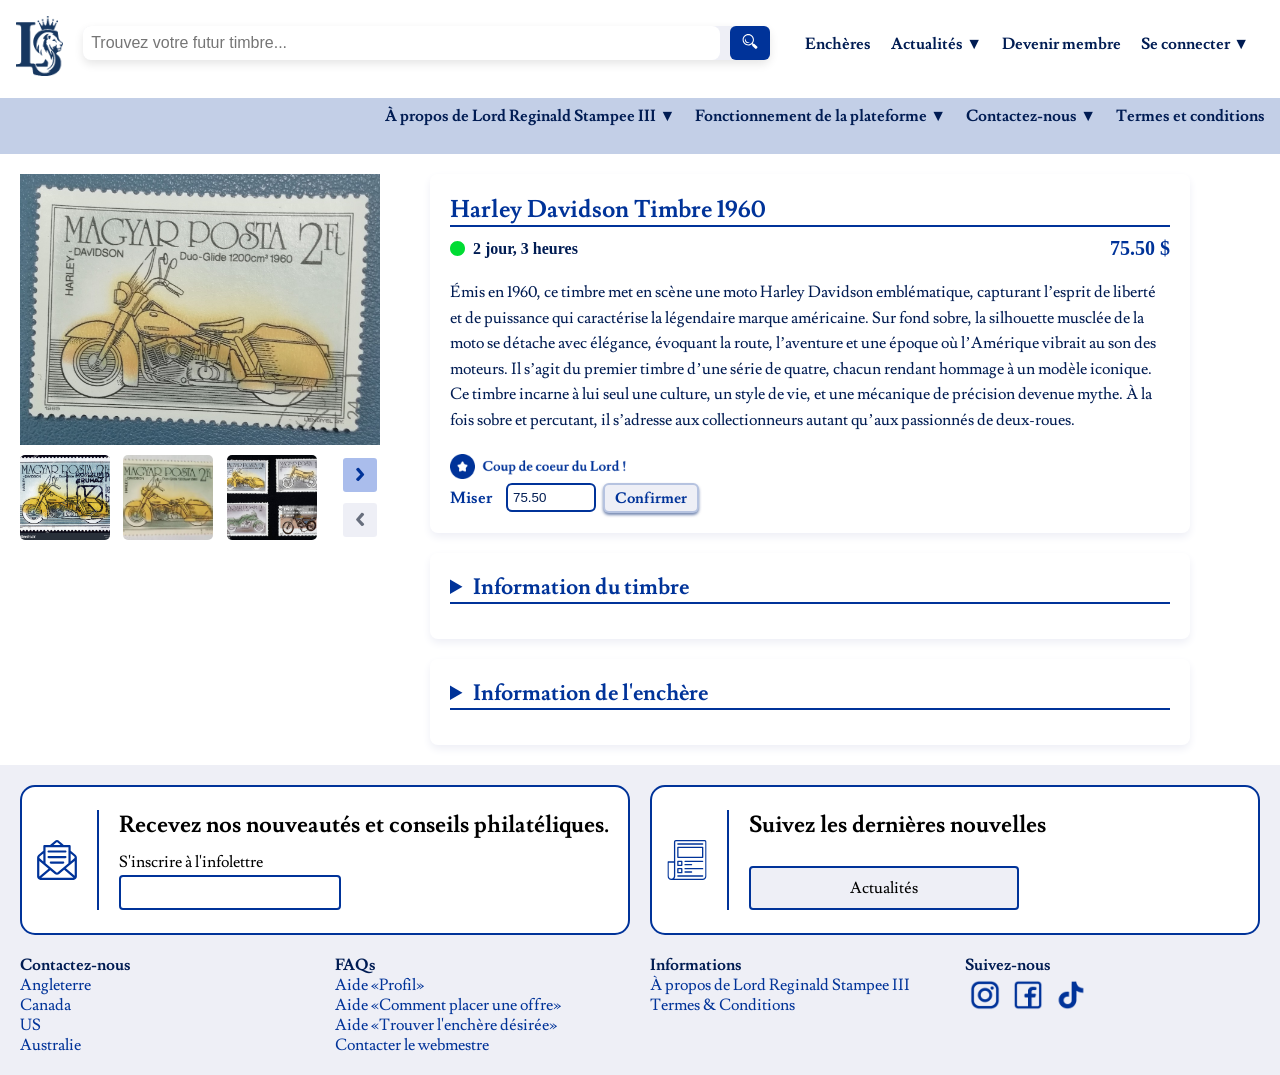
==== commit afa731a3: "finalisation page timbre" ====
--- a/index.html
+++ b/index.html
@@ -175,8 +175,10 @@
 
         <section>
           <article class="description-general">
-            <div class="description-general__boite">
-              <h2 class="description-general__titre">Titre du timbre</h2>
+            <div class="description-general__boite boite-timbre">
+              <h2 class="description-general__titre boite-timbre__titre">
+                Harley Davidson Timbre 1960
+              </h2>
               <div class="description-general__elements">
                 <div class="description-general__prix__temps">
                   <img
@@ -184,21 +186,22 @@
                     alt="Signaleur-vert"
                     class="description-general__signaleur"
                   />
-                  <p class="description-general__chrono">2 jour, 2 heures</p>
+                  <p class="description-general__chrono">2 jour, 3 heures</p>
                 </div>
-                <p class="description-general__prix">58.00 $</p>
+                <p class="description-general__prix">75.50 $</p>
               </div>
               <p class="description-general__description">
-                Émis en 1982, ce timbre présente Nicolas Cage dans un portrait
-                singulier : les yeux fermés et un large sourire, capturant la
-                jeunesse et la spontanéité de l'acteur au début de sa carrière.
-                Le fond noir fait ressortir son visage, créant un contraste
-                puissant, presque mystérieux. Ce timbre joue subtilement sur
-                l’idée que, tout comme l’acteur, il est difficile de le cerner.
-                À l’époque, Cage commençait à se faire un nom, mais son talent
-                et son futur imprévisible étaient encore bien dissimulés
-                derrière ce sourire envoûtant. Un timbre simple, mais qui, comme
-                Cage, n’a pas peur de surprendre.
+                Émis en 1960, ce timbre met en scène une moto Harley Davidson
+                emblématique, capturant l’esprit de liberté et de puissance qui
+                caractérise la légendaire marque américaine. Sur fond sobre, la
+                silhouette musclée de la moto se détache avec élégance, évoquant
+                la route, l’aventure et une époque où l’Amérique vibrait au son
+                des moteurs. Il s’agit du premier timbre d’une série de quatre,
+                chacun rendant hommage à un modèle iconique. Ce timbre incarne à
+                lui seul une culture, un style de vie, et une mécanique de
+                précision devenue mythe. À la fois sobre et percutant, il
+                s’adresse aux collectionneurs autant qu’aux passionnés de
+                deux-roues.
               </p>
               <img
                 class="description-general__coupcoeur"
@@ -213,15 +216,127 @@
                   id="montant"
                   name="montant"
                   class="miser__input"
-                  min="0"
-                  step="0.01"
-                  placeholder="Montant en $"
+                  type="number"
+                  min="75.50"
+                  step="0.50"
+                  value="75.50"
                 />
                 <button class="miser__confirmer">Confirmer</button>
               </div>
             </div>
           </article>
-          <article class="description-timbre"></article>
+
+          <details class="description boite-timbre">
+            <summary class="description__titre boite-timbre__titre">
+              Information du timbre
+            </summary>
+            <div class="description__elements">
+              <div class="description__element">
+                <h3 class="description__titre-element">Date de création :</h3>
+                <p class="description__valeur-element">1960</p>
+              </div>
+              <div class="description__element">
+                <h3 class="description__titre-element">Pays d'origine :</h3>
+                <p class="description__valeur-element">États-Unis</p>
+              </div>
+              <div class="description__element">
+                <h3 class="description__titre-element">Condition :</h3>
+                <p class="description__valeur-element">Excellente</p>
+              </div>
+              <div class="description__element">
+                <h3 class="description__titre-element">Dimension :</h3>
+                <p class="description__valeur-element">12mm x 15mm</p>
+              </div>
+              <div class="description__element">
+                <h3 class="description__titre-element">Certifié :</h3>
+                <p class="description__valeur-element">Oui</p>
+              </div>
+              <div class="description__element">
+                <h3 class="description__titre-element">Couleurs :</h3>
+                <div class="description__bloc-couleur">
+                  <img
+                    src="images/couleurs/couleur-noir.svg"
+                    alt=""
+                    class="description__image-couleur"
+                  />
+                  <p class="description__valeur-element">Noir</p>
+                </div>
+                <div class="description__bloc-couleur">
+                  <img
+                    src="images/couleurs/couleur-jaune.svg"
+                    alt=""
+                    class="description__image-couleur"
+                  />
+                  <p class="description__valeur-element">Jaune</p>
+                </div>
+              </div>
+            </div>
+          </details>
+
+          <details class="description boite-timbre">
+            <summary class="description__titre boite-timbre__titre">
+              Information de l'enchère
+            </summary>
+            <div class="description__elements">
+              <div class="description__offre">
+                <h3 class="description__offre-titre">Offre actuelle :</h3>
+                <div class="description__offre-elements">
+                  <div class="description__element">
+                    <h3 class="description__titre-element">Mise :</h3>
+                    <p class="description__valeur-element bleu-gras">75.49$</p>
+                  </div>
+                  <div class="description__element">
+                    <h3 class="description__titre-element">Utilisateur :</h3>
+                    <p class="description__valeur-element bleu-gras">
+                      Nom User
+                    </p>
+                  </div>
+                </div>
+                <div class="description__offre-elements">
+                  <div class="description__element">
+                    <h3 class="description__titre-element">
+                      Ouverture de l'enchère :
+                    </h3>
+                    <p class="description__valeur-element bleu-gras">
+                      1 juillet 2025
+                    </p>
+                  </div>
+                  <div class="description__element">
+                    <h3 class="description__titre-element">
+                      Fermeture de l'enchère :
+                    </h3>
+                    <p class="description__valeur-element bleu-gras">
+                      3 juillet 2025
+                    </p>
+                  </div>
+                </div>
+              </div>
+
+              <div class="description__element">
+                <h3 class="description__titre-element">Prix plancher :</h3>
+                <p class="description__valeur-element">20.00 $</p>
+              </div>
+              <div class="description__element">
+                <h3 class="description__titre-element">Nombre de mise :</h3>
+                <p class="description__valeur-element">4</p>
+              </div>
+              <div class="miser">
+                <p class="miser__texte">Miser</p>
+                <label for="montant" class="visually-hidden"></label>
+                <input
+                  type="number"
+                  id="montant"
+                  name="montant"
+                  class="miser__input"
+                  type="number"
+                  min="75.50"
+                  step="0.50"
+                  value="75.50"
+                />
+                <button class="miser__confirmer">Confirmer</button>
+              </div>
+            </div>
+          </details>
         </section>
       </div>
     </section>
--- a/style/main.css
+++ b/style/main.css
@@ -1,5 +1,8 @@
 /* Base */
 @import "base/button.css";
+@import "base/miser.css";
+@import "base/boite-timbre.css";
+@import "base/texte.css";
 
 /* Composant */
 @import "composant/navigation-enchere.css";
@@ -7,6 +10,7 @@
 @import "composant/filtre.css";
 @import "composant/presentation-timbre.css";
 @import "composant/description-general.css";
+@import "composant/description.css";
 
 /* Composant utilisé avec le javascript */
 @import "composant/enchere.css";
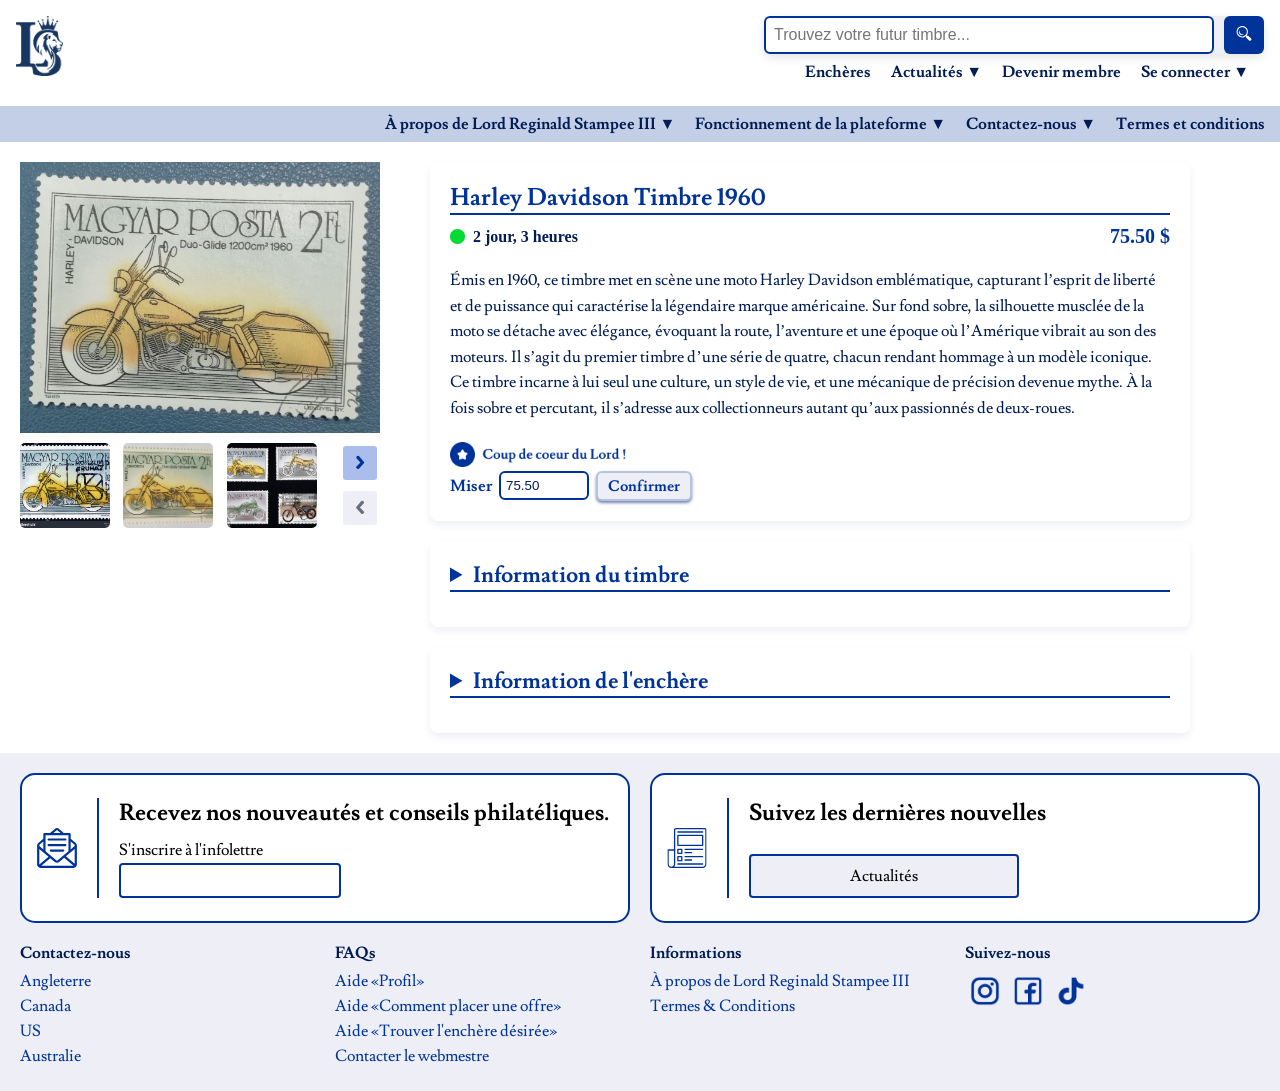
==== commit 6bb637c2: "Modification final" ====
--- a/index.html
+++ b/index.html
@@ -12,18 +12,29 @@
       <nav class="navigation">
         <div class="navigation__top">
           <img src="images/logo-bleu.png" alt="Logo" class="navigation__logo" />
+
+          <button class="navigation__burger" aria-label="Ouvrir le menu">
+            <span></span>
+            <span></span>
+            <span></span>
+          </button>
+
           <div class="navigation__elements">
-            <section class="navigation__recherche">
+            <div class="navigation__recherche">
               <form action="recherche.html" method="get">
-                <label for="recherche"></label>
                 <input
                   id="recherche"
                   type="text"
                   placeholder="Trouvez votre futur timbre..."
                   name="query"
                   class="navigation__recherche_input"
+                  aria-label="Champ de recherche"
                 />
-                <button type="submit" class="navigation__recherche-bouton">
+                <button
+                  type="submit"
+                  class="navigation__recherche-bouton"
+                  aria-label="Search"
+                >
                   <svg
                     xmlns="http://www.w3.org/2000/svg"
                     x="0px"
@@ -39,7 +50,8 @@
                   </svg>
                 </button>
               </form>
-            </section>
+            </div>
+
             <ul class="navigation__principal">
               <li class="navigation__element">
                 <a href="catalogue.html">Enchères</a>
@@ -76,6 +88,7 @@
             </ul>
           </div>
         </div>
+
         <ul class="navigation__secondaire">
           <li
             class="navigation__element navigation__element--has-subcategories"
@@ -96,19 +109,19 @@
           <li
             class="navigation__element navigation__element--has-subcategories"
           >
-            <a href="#">Fonctionnement de la plateforme </a>
+            <a href="#">Fonctionnement de la plateforme</a>
             <ul class="navigation__subcategories">
               <li class="navigation__subcategory">
-                <a href="#">Aide « Profil »</a>
-              </li>
-              <li class="navigation__subcategory">
-                <a href="#">Aide « Comment placer une offre »</a>
-              </li>
-              <li class="navigation__subcategory">
-                <a href="#">Aide « Suivre une enchère »</a>
-              </li>
-              <li class="navigation__subcategory">
-                <a href="#">Aide « Trouver l’enchère désirée »</a>
+                <a href="#">« Profil »</a>
+              </li>
+              <li class="navigation__subcategory">
+                <a href="#">« Comment placer une offre »</a>
+              </li>
+              <li class="navigation__subcategory">
+                <a href="#">« Suivre une enchère »</a>
+              </li>
+              <li class="navigation__subcategory">
+                <a href="#">« Trouver l’enchère désirée »</a>
               </li>
               <li class="navigation__subcategory">
                 <a href="#">Contacter le webmestre</a>
@@ -135,7 +148,7 @@
       </nav>
     </header>
 
-    <section class="presentation-timbre">
+    <div class="presentation-timbre">
       <div class="presentation-timbre__content">
         <div class="presentation-timbre__images">
           <div class="presentation-timbre__image-principal-section">
@@ -209,14 +222,12 @@
                 alt=""
               />
               <div class="miser">
-                <p class="miser__texte">Miser</p>
-                <label for="montant" class="visually-hidden"></label>
+                <label for="montant-general" class="miser__texte">Miser</label>
                 <input
                   type="number"
-                  id="montant"
-                  name="montant"
+                  id="montant-general"
+                  name="montant-general"
                   class="miser__input"
-                  type="number"
                   min="75.50"
                   step="0.50"
                   value="75.50"
@@ -321,14 +332,14 @@
                 <p class="description__valeur-element">4</p>
               </div>
               <div class="miser">
-                <p class="miser__texte">Miser</p>
-                <label for="montant" class="visually-hidden"></label>
+                <label for="montant-secondaire" class="miser__texte"
+                  >Miser</label
+                >
                 <input
                   type="number"
-                  id="montant"
-                  name="montant"
+                  id="montant-secondaire"
+                  name="montant-secondaire"
                   class="miser__input"
-                  type="number"
                   min="75.50"
                   step="0.50"
                   value="75.50"
@@ -339,7 +350,7 @@
           </details>
         </section>
       </div>
-    </section>
+    </div>
 
     <footer class="piedpage">
       <section class="piedpage__bloc">
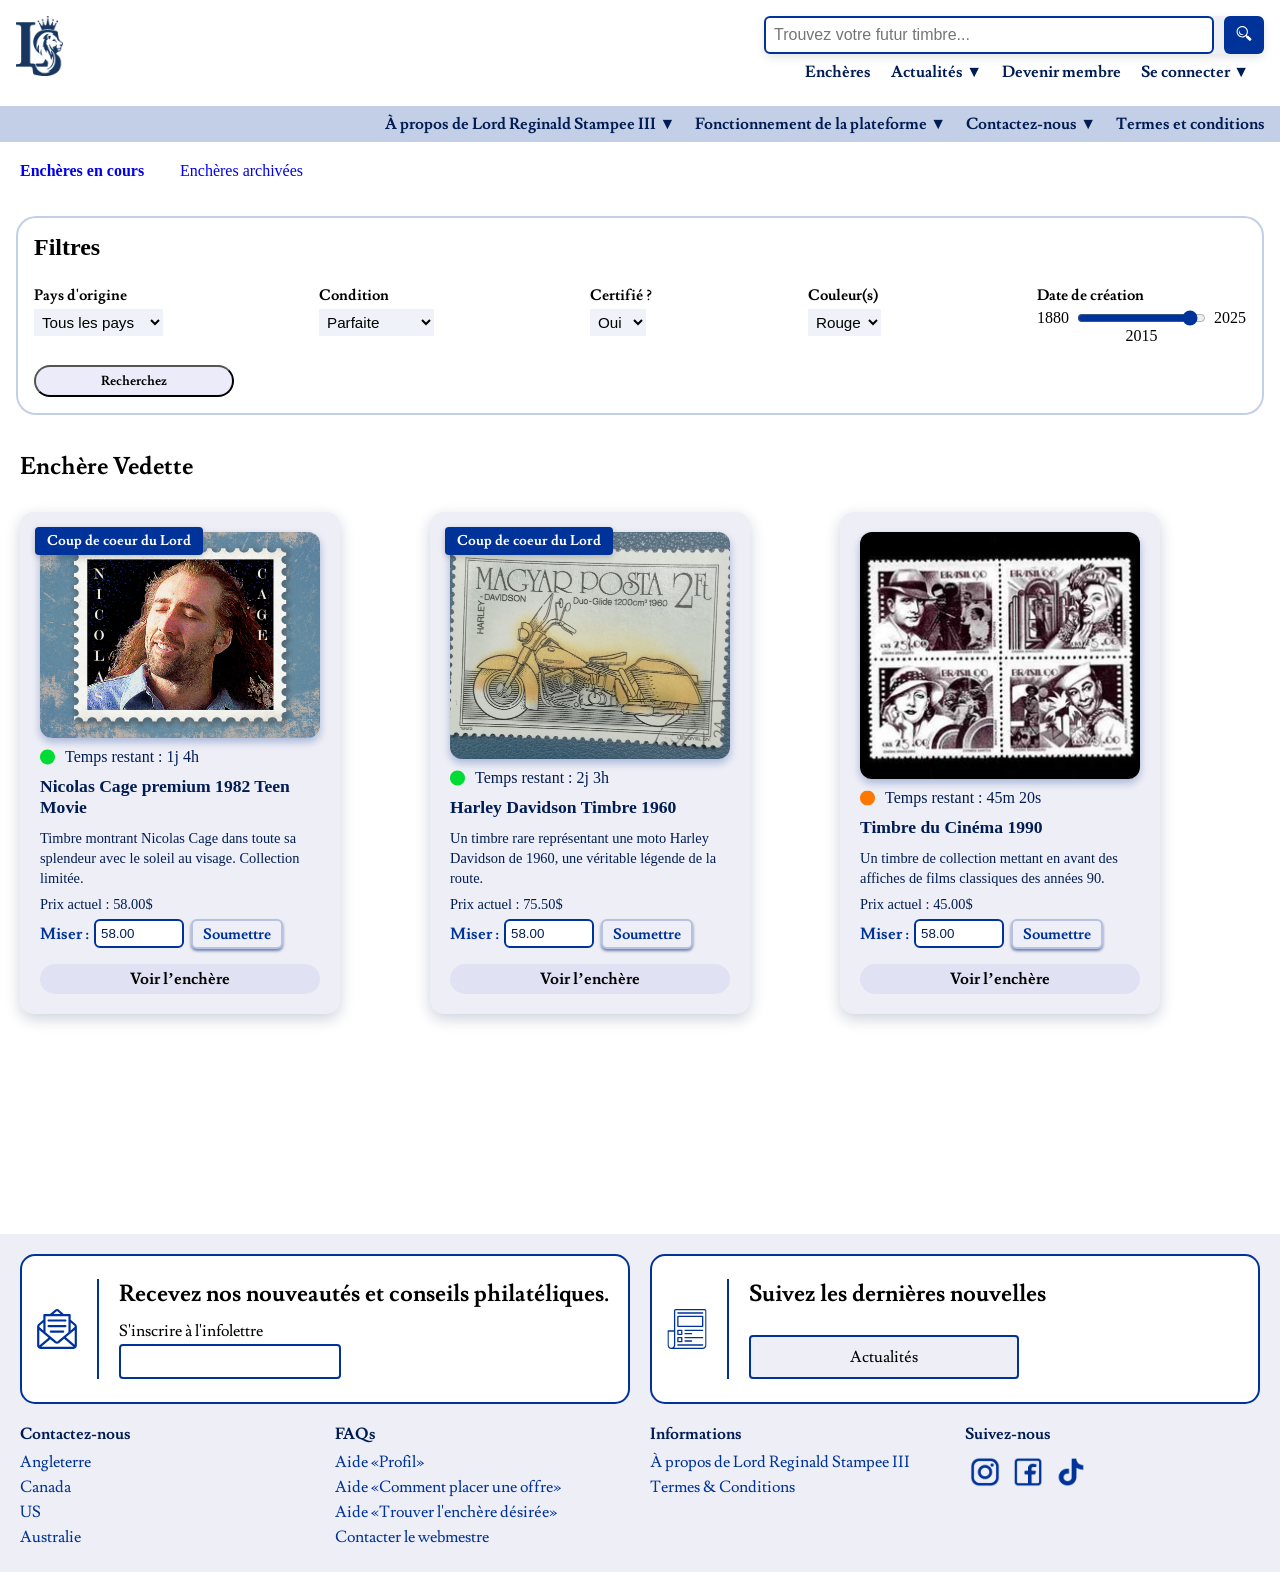
==== commit f47bb429: "Modification readme et coup de coeur du lord" ====
--- a/index.html
+++ b/index.html
@@ -3,9 +3,9 @@
   <head>
     <meta charset="UTF-8" />
     <meta name="viewport" content="width=device-width, initial-scale=1.0" />
-    <title>Lord Stampee - Timbre : Harley Davidson 1960...</title>
+    <title>Lord Stampee</title>
     <link rel="stylesheet" href="style/main.css" />
-    <script type="module" src="script/page-timbre.js"></script>
+    <script type="module" src="script/page-encheres.js"></script>
   </head>
   <body>
     <header>
@@ -54,7 +54,7 @@
 
             <ul class="navigation__principal">
               <li class="navigation__element">
-                <a href="catalogue.html">Enchères</a>
+                <a href="index.html">Enchères</a>
               </li>
               <li
                 class="navigation__element navigation__element--has-subcategories"
@@ -148,209 +148,260 @@
       </nav>
     </header>
 
-    <div class="presentation-timbre">
-      <div class="presentation-timbre__content">
-        <div class="presentation-timbre__images">
-          <div class="presentation-timbre__image-principal-section">
+    <div class="navigation-enchere">
+      <nav class="navigation-enchere__bloc">
+        <ul class="navigation-enchere__elements">
+          <li class="navigation-enchere__element">
+            <a href="#" class="lien-navigation actif">Enchères en cours</a>
+          </li>
+          <li class="navigation-enchere__element">
+            <a href="#" class="lien-navigation">Enchères archivées</a>
+          </li>
+        </ul>
+      </nav>
+    </div>
+
+    <section class="filtre">
+      <div class="filtre__bloc">
+        <h2>Filtres</h2>
+        <form class="filtre__formulaire">
+          <div class="filtre__section">
+            <label for="pays" class="filtre__texte-gras">Pays d'origine</label>
+            <select id="pays" name="pays">
+              <option value="all">Tous les pays</option>
+              <option value="afrique">Afrique du Sud</option>
+              <option value="allemagne">Allemagne</option>
+              <option value="argentine">Argentine</option>
+              <option value="belgique">Belgique</option>
+              <option value="bresil">Brésil</option>
+              <option value="canada">Canada</option>
+              <option value="chine">Chine</option>
+              <option value="espagne">Espagne</option>
+              <option value="usa">États-Unis</option>
+            </select>
+          </div>
+
+          <div class="filtre__section">
+            <label for="condition" class="filtre__texte-gras">Condition</label>
+            <select id="condition" name="condition">
+              <option value="parfaite">Parfaite</option>
+              <option value="excellente">Excellente</option>
+              <option value="bonne">Bonne</option>
+              <option value="moyenne">Moyenne</option>
+              <option value="endommage">Endommagé</option>
+              <option value="non-specifie">Non spécifié</option>
+            </select>
+          </div>
+
+          <div class="filtre__section">
+            <label for="certifie" class="filtre__texte-gras">Certifié ?</label>
+            <select id="certifie" name="certifie">
+              <option value="oui">Oui</option>
+              <option value="non">Non</option>
+            </select>
+          </div>
+
+          <div class="filtre__section">
+            <label for="couleur" class="filtre__texte-gras">Couleur(s)</label>
+            <select id="couleur" name="couleur">
+              <option value="rouge">Rouge</option>
+              <option value="bleu">Bleu</option>
+              <option value="vert">Vert</option>
+              <option value="jaune">Jaune</option>
+              <option value="noir">Noir</option>
+            </select>
+          </div>
+
+          <div class="filtre__section">
+            <label for="dateCreation" class="filtre__texte-gras"
+              >Date de création</label
+            >
+            <div class="filtre__bloc-annee">
+              <div class="filtre__annee-creation">
+                <span>1880</span>
+                <input
+                  type="range"
+                  min="1880"
+                  max="2025"
+                  value="2015"
+                  id="dateCreation"
+                />
+                <span>2025</span>
+              </div>
+              <p id="valeur-annee">2015</p>
+            </div>
+          </div>
+        </form>
+        <button class="filtre__bouton">Recherchez</button>
+      </div>
+    </section>
+
+    <section class="enchere-en-cours">
+      <div class="bloc-enchere">
+        <h2 class="bloc-enchere__titre">Enchère Vedette</h2>
+        <div class="bloc-enchere__encheres">
+          <article class="bloc-enchere__bloc">
+            <div class="badge-banner">Coup de coeur du Lord</div>
             <img
-              id="myimage"
-              class="presentation-timbre__image-principal"
+              src="images/timbres/Timbre-Nico.webp"
+              alt="Nicolas Cage Timbre 1982"
+              class="bloc-enchere__image"
+            />
+
+            <div class="bloc-enchere__temps-restant">
+              <img
+                src="images/signaleur/Signaleur-vert.svg"
+                alt="signal vert"
+              />
+              <p class="bloc-enchere__texte-temps">Temps restant : 1j 4h</p>
+            </div>
+            <h3 class="bloc-enchere__sous-titre">
+              Nicolas Cage premium 1982 Teen Movie
+            </h3>
+            <div class="bloc-enchere__textes">
+              <p class="bloc-enchere__texte">
+                Timbre montrant Nicolas Cage dans toute sa splendeur avec le
+                soleil au visage. Collection limitée.
+              </p>
+              <p class="bloc-enchere__texte">Prix actuel : 58.00$</p>
+              <div class="miser">
+                <span class="miser__texte">
+                  <label for="miser1">Miser :</label>
+                  <input
+                    type="number"
+                    id="miser1"
+                    min="58"
+                    step="0.50"
+                    value="58.00"
+                    class="miser__input"
+                  />
+                </span>
+                <button type="button" class="miser__confirmer">
+                  Soumettre
+                </button>
+              </div>
+            </div>
+            <a href="#" class="bloc-enchere__lien">Voir l’enchère</a>
+          </article>
+
+          <article class="bloc-enchere__bloc">
+            <div class="badge-banner">Coup de coeur du Lord</div>
+            <img
               src="images/timbres/harleydavidson/harleydavidson1960.jpg"
-              alt="Main Image"
+              alt="Harley Davidson Timbre 1985"
+              class="bloc-enchere__image"
             />
-          </div>
-          <div class="presentation-timbre__sous-images">
+            <div class="bloc-enchere__temps-restant">
+              <img
+                src="images/signaleur/Signaleur-vert.svg"
+                alt="signal vert"
+              />
+              <p class="bloc-enchere__texte-temps">Temps restant : 2j 3h</p>
+            </div>
+            <h3 class="bloc-enchere__sous-titre">
+              Harley Davidson Timbre 1960
+            </h3>
+            <div class="bloc-enchere__textes">
+              <p class="bloc-enchere__texte">
+                Un timbre rare représentant une moto Harley Davidson de 1960,
+                une véritable légende de la route.
+              </p>
+              <p class="bloc-enchere__texte">Prix actuel : 75.50$</p>
+              <div class="miser">
+                <span class="miser__texte">
+                  <label for="miser2">Miser :</label>
+                  <input
+                    type="number"
+                    id="miser2"
+                    min="58"
+                    step="0.50"
+                    value="58.00"
+                    class="miser__input"
+                  />
+                </span>
+                <button type="button" class="miser__confirmer">
+                  Soumettre
+                </button>
+              </div>
+            </div>
+            <a href="timbre.html" class="bloc-enchere__lien">Voir l’enchère</a>
+          </article>
+
+          <article class="bloc-enchere__bloc">
             <img
-              src="images/timbres/harleydavidson/harleydavidson1960-1.jpg"
-              alt="Harley Davidson Image 1"
-              class="presentation-timbre__image-secondaire"
+              src="images/timbres/timbrecinema-lot4.jpg"
+              alt="Timbre du Cinéma 1990"
+              class="bloc-enchere__image"
             />
+            <div class="bloc-enchere__temps-restant">
+              <img
+                src="images/signaleur/signaleur-orange.svg"
+                alt="signal orange"
+              />
+              <p class="bloc-enchere__texte-temps">Temps restant : 45m 20s</p>
+            </div>
+            <h3 class="bloc-enchere__sous-titre">Timbre du Cinéma 1990</h3>
+            <div class="bloc-enchere__textes">
+              <p class="bloc-enchere__texte">
+                Un timbre de collection mettant en avant des affiches de films
+                classiques des années 90.
+              </p>
+              <p class="bloc-enchere__texte">Prix actuel : 45.00$</p>
+              <div class="miser">
+                <span class="miser__texte">
+                  <label for="miser3">Miser :</label>
+                  <input
+                    type="number"
+                    id="miser3"
+                    min="58"
+                    step="0.50"
+                    value="58.00"
+                    class="miser__input"
+                  />
+                </span>
+                <button type="button" class="miser__confirmer">
+                  Soumettre
+                </button>
+              </div>
+            </div>
+            <a href="#" class="bloc-enchere__lien">Voir l’enchère</a>
+          </article>
+        </div>
+      </div>
+    </section>
+
+    <section class="enchere-archivé">
+      <div class="bloc-enchere">
+        <h2 class="bloc-enchere__titre">Enchères archivées</h2>
+        <div class="bloc-enchere__encheres">
+          <article class="bloc-enchere__bloc">
             <img
-              src="images/timbres/harleydavidson/harleydavidson1960-2.jpg"
-              alt="Harley Davidson Image 2"
-              class="presentation-timbre__image-secondaire"
+              src="images/timbres/timbrecinema-lot4.jpg"
+              alt="Timbre du Cinéma 1990"
+              class="bloc-enchere__image"
             />
-            <img
-              src="images/timbres/harleydavidson/harleydavidson1960-collection.jpg"
-              alt="Harley Davidson Collection"
-              class="presentation-timbre__image-secondaire"
-            />
-            <div class="presentation-timbre__navigation">
-              <div class="presentation-timbre__navigation-button button--next">
-                &gt;
-              </div>
-              <div class="presentation-timbre__navigation-button button--prev">
-                &lt;
-              </div>
-            </div>
-          </div>
-        </div>
-
-        <section>
-          <article class="description-general">
-            <div class="description-general__boite boite-timbre">
-              <h2 class="description-general__titre boite-timbre__titre">
-                Harley Davidson Timbre 1960
-              </h2>
-              <div class="description-general__elements">
-                <div class="description-general__prix__temps">
-                  <img
-                    src="images/signaleur/Signaleur-vert.svg"
-                    alt="Signaleur-vert"
-                    class="description-general__signaleur"
-                  />
-                  <p class="description-general__chrono">2 jour, 3 heures</p>
-                </div>
-                <p class="description-general__prix">75.50 $</p>
-              </div>
-              <p class="description-general__description">
-                Émis en 1960, ce timbre met en scène une moto Harley Davidson
-                emblématique, capturant l’esprit de liberté et de puissance qui
-                caractérise la légendaire marque américaine. Sur fond sobre, la
-                silhouette musclée de la moto se détache avec élégance, évoquant
-                la route, l’aventure et une époque où l’Amérique vibrait au son
-                des moteurs. Il s’agit du premier timbre d’une série de quatre,
-                chacun rendant hommage à un modèle iconique. Ce timbre incarne à
-                lui seul une culture, un style de vie, et une mécanique de
-                précision devenue mythe. À la fois sobre et percutant, il
-                s’adresse aux collectionneurs autant qu’aux passionnés de
-                deux-roues.
+            <div class="bloc-enchere__temps-restant">
+              <img
+                src="images/signaleur/signaleur-rouge.svg"
+                alt="signal rouge"
+              />
+              <p class="bloc-enchere__texte-temps">
+                Enchère terminé le 2 juin 2025
               </p>
-              <img
-                class="description-general__coupcoeur"
-                src="images/coupdecoeur.png"
-                alt=""
-              />
-              <div class="miser">
-                <label for="montant-general" class="miser__texte">Miser</label>
-                <input
-                  type="number"
-                  id="montant-general"
-                  name="montant-general"
-                  class="miser__input"
-                  min="75.50"
-                  step="0.50"
-                  value="75.50"
-                />
-                <button class="miser__confirmer">Confirmer</button>
-              </div>
-            </div>
+            </div>
+            <h3 class="bloc-enchere__sous-titre">Timbre du Cinéma 1990</h3>
+            <div class="bloc-enchere__textes">
+              <p class="bloc-enchere__texte">
+                Un timbre de collection mettant en avant des affiches de films
+                classiques des années 90.
+              </p>
+              <p class="bloc-enchere__texte">Prix final de vente : 45.00$</p>
+            </div>
+            <a href="#" class="bloc-enchere__lien">Voir l’enchère</a>
           </article>
-
-          <details class="description boite-timbre">
-            <summary class="description__titre boite-timbre__titre">
-              Information du timbre
-            </summary>
-            <div class="description__elements">
-              <div class="description__element">
-                <h3 class="description__titre-element">Date de création :</h3>
-                <p class="description__valeur-element">1960</p>
-              </div>
-              <div class="description__element">
-                <h3 class="description__titre-element">Pays d'origine :</h3>
-                <p class="description__valeur-element">États-Unis</p>
-              </div>
-              <div class="description__element">
-                <h3 class="description__titre-element">Condition :</h3>
-                <p class="description__valeur-element">Excellente</p>
-              </div>
-              <div class="description__element">
-                <h3 class="description__titre-element">Dimension :</h3>
-                <p class="description__valeur-element">12mm x 15mm</p>
-              </div>
-              <div class="description__element">
-                <h3 class="description__titre-element">Certifié :</h3>
-                <p class="description__valeur-element">Oui</p>
-              </div>
-              <div class="description__element">
-                <h3 class="description__titre-element">Couleurs :</h3>
-                <div class="description__bloc-couleur">
-                  <img
-                    src="images/couleurs/couleur-noir.svg"
-                    alt=""
-                    class="description__image-couleur"
-                  />
-                  <p class="description__valeur-element">Noir</p>
-                </div>
-                <div class="description__bloc-couleur">
-                  <img
-                    src="images/couleurs/couleur-jaune.svg"
-                    alt=""
-                    class="description__image-couleur"
-                  />
-                  <p class="description__valeur-element">Jaune</p>
-                </div>
-              </div>
-            </div>
-          </details>
-
-          <details class="description boite-timbre">
-            <summary class="description__titre boite-timbre__titre">
-              Information de l'enchère
-            </summary>
-            <div class="description__elements">
-              <div class="description__offre">
-                <h3 class="description__offre-titre">Offre actuelle :</h3>
-                <div class="description__offre-elements">
-                  <div class="description__element">
-                    <h3 class="description__titre-element">Mise :</h3>
-                    <p class="description__valeur-element bleu-gras">75.49$</p>
-                  </div>
-                  <div class="description__element">
-                    <h3 class="description__titre-element">Utilisateur :</h3>
-                    <p class="description__valeur-element bleu-gras">
-                      Nom User
-                    </p>
-                  </div>
-                </div>
-                <div class="description__offre-elements">
-                  <div class="description__element">
-                    <h3 class="description__titre-element">
-                      Ouverture de l'enchère :
-                    </h3>
-                    <p class="description__valeur-element bleu-gras">
-                      1 juillet 2025
-                    </p>
-                  </div>
-                  <div class="description__element">
-                    <h3 class="description__titre-element">
-                      Fermeture de l'enchère :
-                    </h3>
-                    <p class="description__valeur-element bleu-gras">
-                      3 juillet 2025
-                    </p>
-                  </div>
-                </div>
-              </div>
-
-              <div class="description__element">
-                <h3 class="description__titre-element">Prix plancher :</h3>
-                <p class="description__valeur-element">20.00 $</p>
-              </div>
-              <div class="description__element">
-                <h3 class="description__titre-element">Nombre de mise :</h3>
-                <p class="description__valeur-element">4</p>
-              </div>
-              <div class="miser">
-                <label for="montant-secondaire" class="miser__texte"
-                  >Miser</label
-                >
-                <input
-                  type="number"
-                  id="montant-secondaire"
-                  name="montant-secondaire"
-                  class="miser__input"
-                  min="75.50"
-                  step="0.50"
-                  value="75.50"
-                />
-                <button class="miser__confirmer">Confirmer</button>
-              </div>
-            </div>
-          </details>
-        </section>
+        </div>
       </div>
-    </div>
+    </section>
 
     <footer class="piedpage">
       <section class="piedpage__bloc">
--- a/style/main.css
+++ b/style/main.css
@@ -11,6 +11,7 @@
 @import "composant/presentation-timbre.css";
 @import "composant/description-general.css";
 @import "composant/description.css";
+@import "composant/badge-banner.css";
 
 /* Composant utilisé avec le javascript */
 @import "composant/enchere.css";
